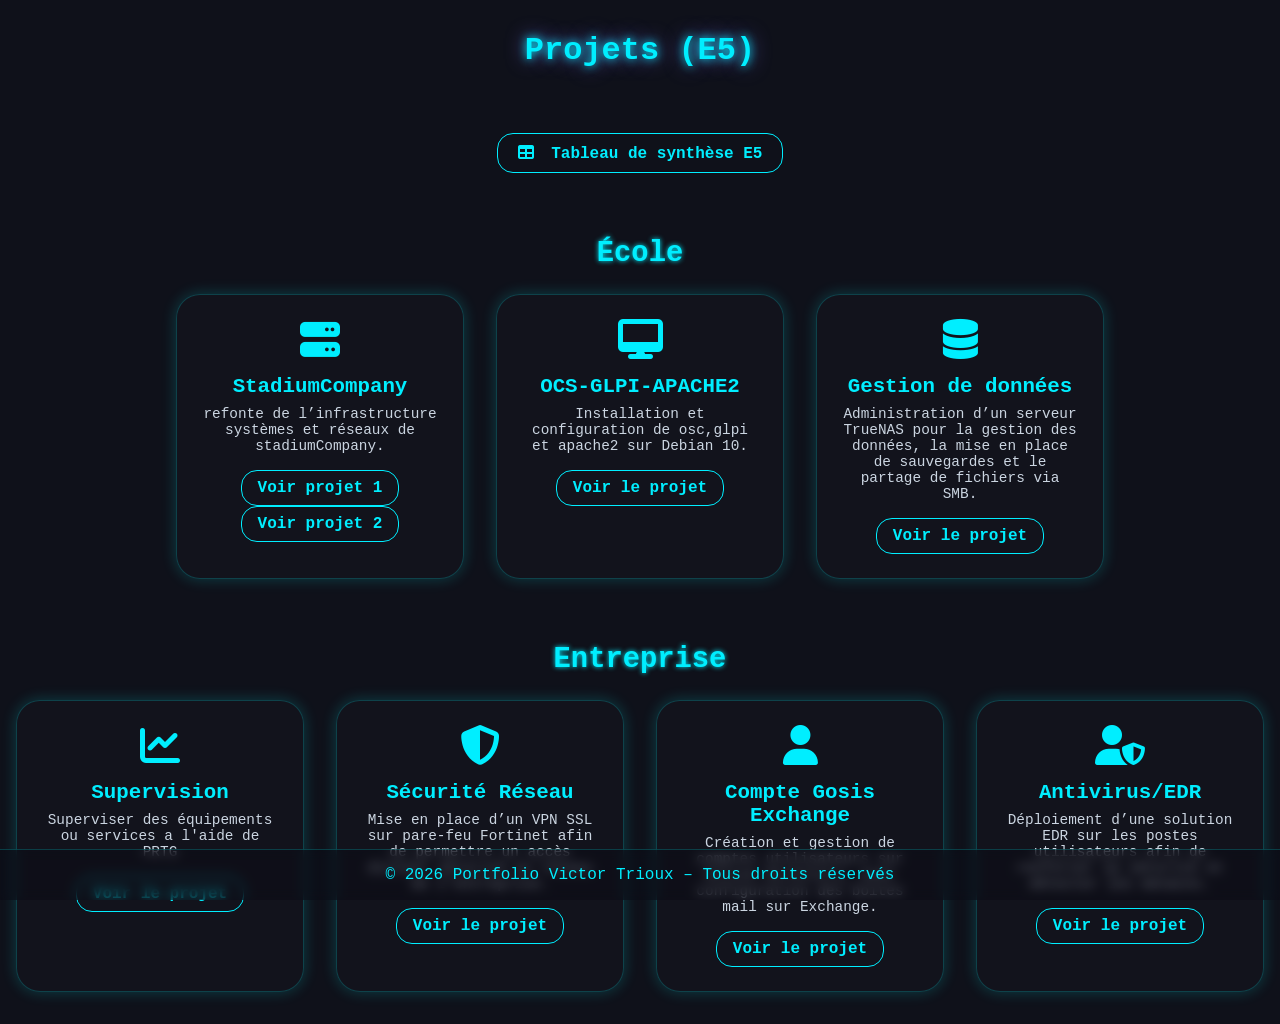
==== tets.html @ bf64c1c0 "Add files via upload" ====
<!DOCTYPE html>
<html lang="fr">
<head>
  <meta charset="UTF-8">
  <meta name="viewport" content="width=device-width, initial-scale=1.0">
  <title>Mon Portfolio Tech</title>
  <link rel="stylesheet" href="Untitled-1.css">
  <link rel="stylesheet" href="https://cdnjs.cloudflare.com/ajax/libs/font-awesome/6.4.0/css/all.min.css">
</head>
<body>

  <!-- Header -->
  <header class="header">
    Projets (E5)
  </header>
  
  <!-- Lien vers le tableau PDF -->
<div class="table-link">
  <a href="proe/E5_Tableau_de_synthese.pdf" class="btn" target="_blank">
    <i class="fas fa-table"></i> Tableau de synthèse E5
  </a>
</div>

  <!-- Section: Projets Étudiants -->
  <section class="section">
    <h2 class="section-title">École</h2>
    <div class="main">
      <!-- Projet étudiant 1 -->
      <div class="card">
        <div class="icon"><i class="fas fa-server"></i></div>
        <h3>StadiumCompany</h3>
        <p>refonte de l’infrastructure systèmes et réseaux de stadiumCompany.</p>
        <a href="proe/restructuration_stadiumcompany.pdf" class="btn">Voir projet 1</a>
		<a href="proe/stadiumcompany_1.pdf" class="btn">Voir projet 2</a>
      </div>

      <!-- Projet étudiant 2 -->
      <div class="card">
        <div class="icon"><i class="fas fa-desktop"></i></div>
        <h3>OCS-GLPI-APACHE2</h3>
        <p>Installation et configuration de osc,glpi et apache2 sur Debian 10.</p>
        <a href="glpi-osc-apache.pdf" class="btn">Voir le projet</a>
      </div>

      <!-- Projet étudiant 3 -->
      <div class="card">
        <div class="icon"><i class="fas fa-database"></i></div>
        <h3>Gestion de données</h3>
        <p>Administration d’un serveur TrueNAS pour la gestion des données, la mise en place de sauvegardes et le partage de fichiers via SMB.</p>
        <a href="prot/Pour commencer l’installation de TrueNAS SCALE.pdf" class="btn">Voir le projet</a>
      </div>
    </div>
  </section>

  <!-- Section: Projets Entreprise -->
  <section class="section">
    <h2 class="section-title">Entreprise</h2>
    <div class="main">
      <!-- Projet entreprise 1 -->
      <div class="card">
        <div class="icon"><i class="fas fa-chart-line"></i></div>
        <h3>Supervision</h3>
        <p>Superviser des équipements ou services a l'aide de PRTG</p>
        <a href="prot/prtg.pdf" class="btn">Voir le projet</a>
      </div>

      <!-- Projet entreprise 2 -->
      <div class="card">
        <div class="icon"><i class="fas fa-shield-alt"></i></div>
        <h3>Sécurité Réseau</h3>
        <p>Mise en place d’un VPN SSL sur pare-feu Fortinet afin de permettre un accès distant sécurisé au réseau de l’entreprise.</p>
        <a href="prot/Procédure de création VPN SSL forti.pdf" class="btn">Voir le projet</a>
      </div>

      <!-- Projet entreprise 3 -->
      <div class="card">
        <div class="icon"><i class="fas fa-user"></i></div>
        <h3>Compte Gosis Exchange</h3>
        <p>Création et gestion de comptes utilisateurs sur Active Directory, avec configuration des boîtes mail sur Exchange.</p>
        <a href="PROCEDURE CREATION DE COMPTE GOSIS EXCHANGE EKKIA.pdf" class="btn">Voir le projet</a>
      </div>
	  
	  
	  <div class="card">
        <div class="icon"><i class="fas fa-user-shield"></i></div>
        <h3>Antivirus/EDR</h3>
        <p>Déploiement d’une solution EDR sur les postes utilisateurs afin de renforcer la sécurité et détecter les menaces.</p>
        <a href="INSTALATION ANTIVIRUS.pdf" class="btn">Voir le projet</a>
      </div>
	  
    </div>
  </section>

  <!-- Footer -->
  <footer class="footer">
    © 2026 Portfolio Victor Trioux – Tous droits réservés
  </footer>

</body>
</html>
---- Untitled-1.css ----
/* Reset */
* {
  box-sizing: border-box;
  margin: 0;
  padding: 0;
  font-family: 'Consolas', 'Courier New', monospace;
}

/* Body Dark Tech */
body {
  min-height: 100vh;
  display: flex;
  flex-direction: column;
  background: #0f111a;
  color: #e5e7eb;
}

/* Header */
.header {
  text-align: center;
  padding: 2rem;
  font-size: 2rem;
  font-weight: bold;
  color: #0ef;
  text-shadow: 0 0 10px #0ef, 0 0 20px #6c5dd3;
}

/* Sections */
.section {
  padding: 2rem 1rem;
}

.section-title {
  text-align: center;
  font-size: 1.8rem;
  color: #0ef;
  margin-bottom: 1.5rem;
  text-shadow: 0 0 5px #0ef;
}

/* Main grid for cards */
.main {
  display: flex;
  flex-wrap: wrap;
  justify-content: center;
  gap: 2rem;
}

/* Tech Glass Card */
.card {
  background: rgba(20, 20, 30, 0.7);
  border: 1px solid rgba(0, 255, 255, 0.2);
  border-radius: 1.5rem;
  width: 18rem;
  padding: 1.5rem;
  text-align: center;
  box-shadow: 0 0 15px rgba(0,255,255,0.2);
  transition: all 0.3s ease;
}

.card:hover {
  box-shadow: 0 0 25px rgba(0,255,255,0.6), 0 0 40px rgba(108, 93, 211, 0.6);
  transform: translateY(-5px) scale(1.02);
}

/* Icons */
.icon i {
  font-size: 2.5rem;
  color: #0ef;
  transition: all 0.3s ease;
}

.card:hover .icon i {
  color: #6c5dd3;
  transform: rotate(10deg) scale(1.3);
}

/* Titles & Text */
.card h3 {
  margin: 1rem 0 0.5rem;
  font-size: 1.3rem;
  color: #0ef;
}

.card p {
  font-size: 0.9rem;
  color: #cbd5e1;
  margin-bottom: 1rem;
}

/* Buttons */
.btn {
  display: inline-block;
  padding: 0.5rem 1rem;
  border-radius: 1rem;
  border: 1px solid #0ef;
  background: transparent;
  color: #0ef;
  font-weight: 600;
  cursor: pointer;
  text-decoration: none;
  transition: all 0.3s ease;
}

.btn:hover {
  background-color: #0ef;
  color: #0f111a;
  box-shadow: 0 0 10px #0ef, 0 0 20px #6c5dd3;
  transform: scale(1.05);
}

/* Lien vers le tableau */
.table-link {
  text-align: center;
  margin: 2rem 0; /* Espace entre header et section */
}

.table-link .btn {
  font-size: 1rem;
  padding: 0.6rem 1.2rem;
}

.table-link .btn i {
  margin-right: 0.5rem; /* espace entre icône et texte */
  transition: transform 0.3s ease;
}

/* Optionnel : effet hover sur l'icône */
.table-link .btn:hover i {
  transform: rotate(15deg) scale(1.2); /* effet tech/glass */
}

/* Footer */
.footer {
  position: fixed;
  bottom: 0;
  left: 0;
  width: 100%;
  padding: 1rem;
  text-align: center;
  color: #0ef;
  backdrop-filter: blur(6px);
  background-color: rgba(10,10,20,0.5);
  border-top: 1px solid rgba(0,255,255,0.2);
}
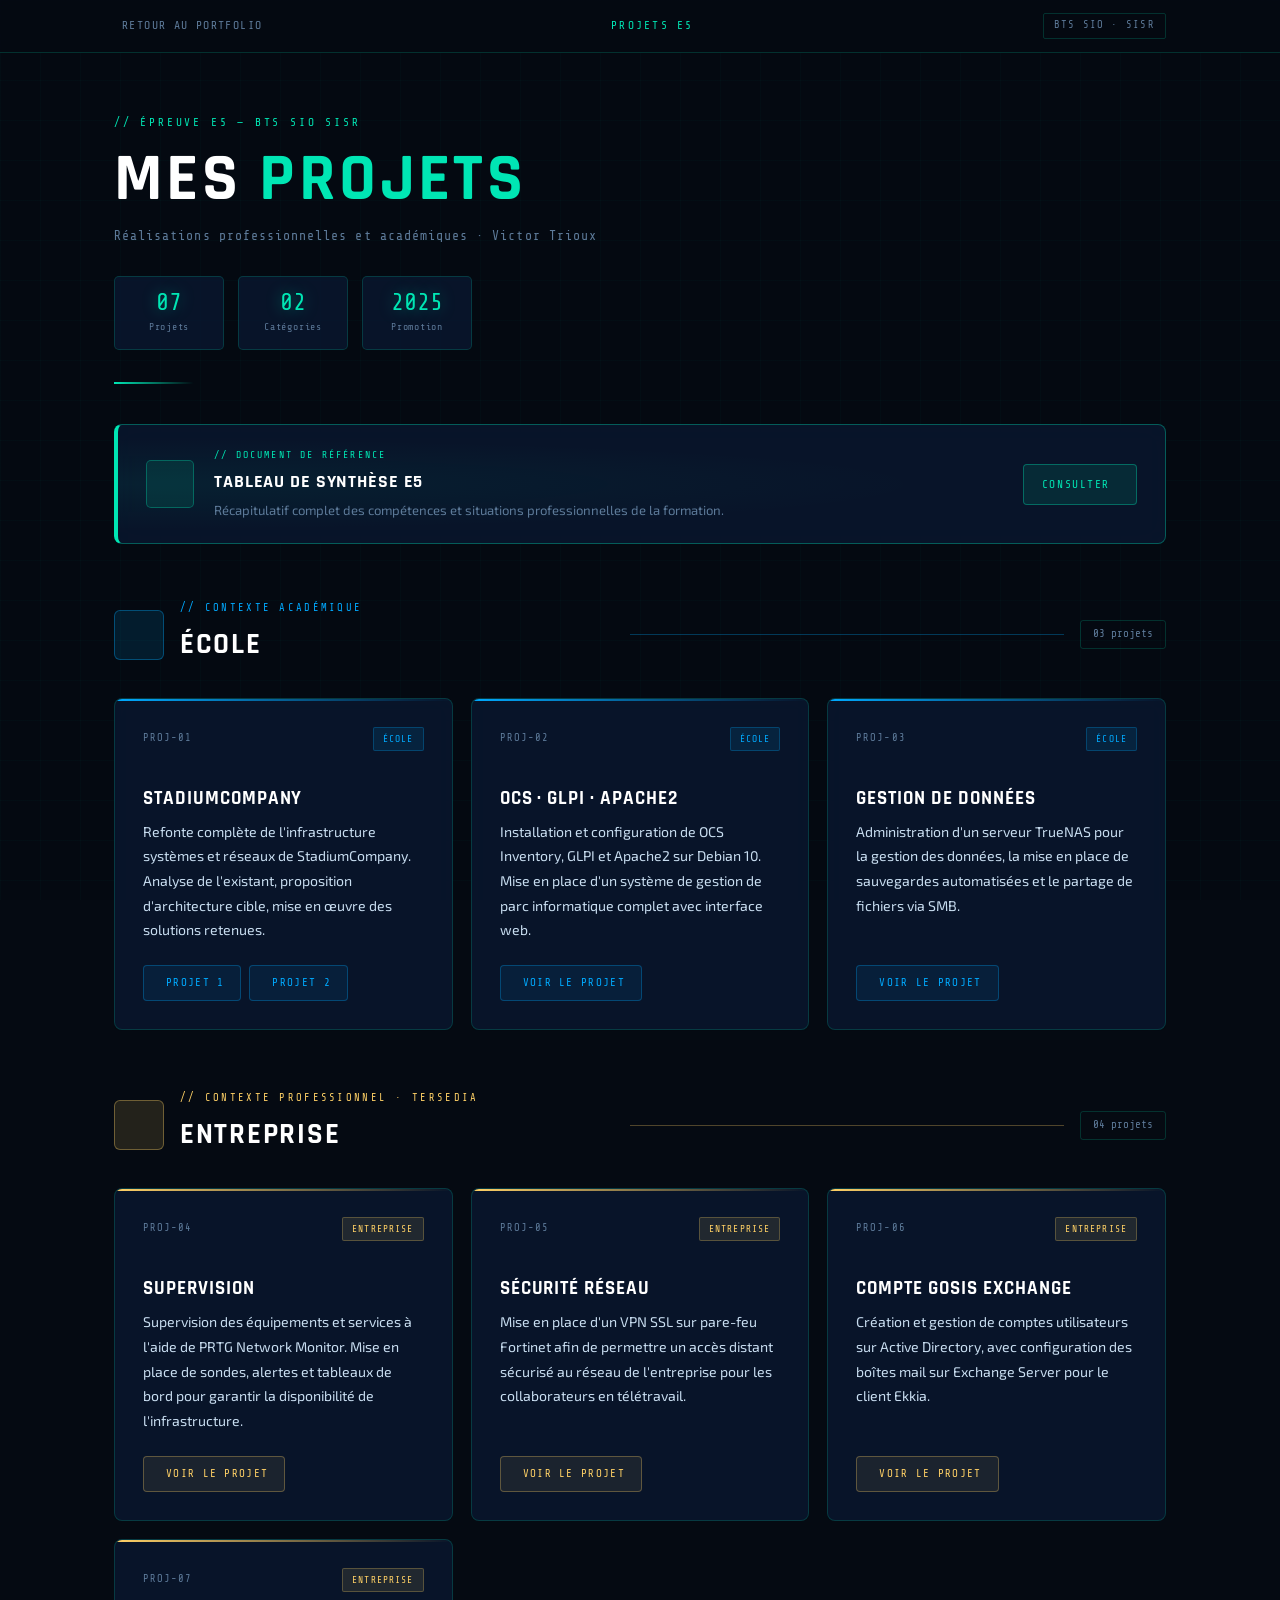
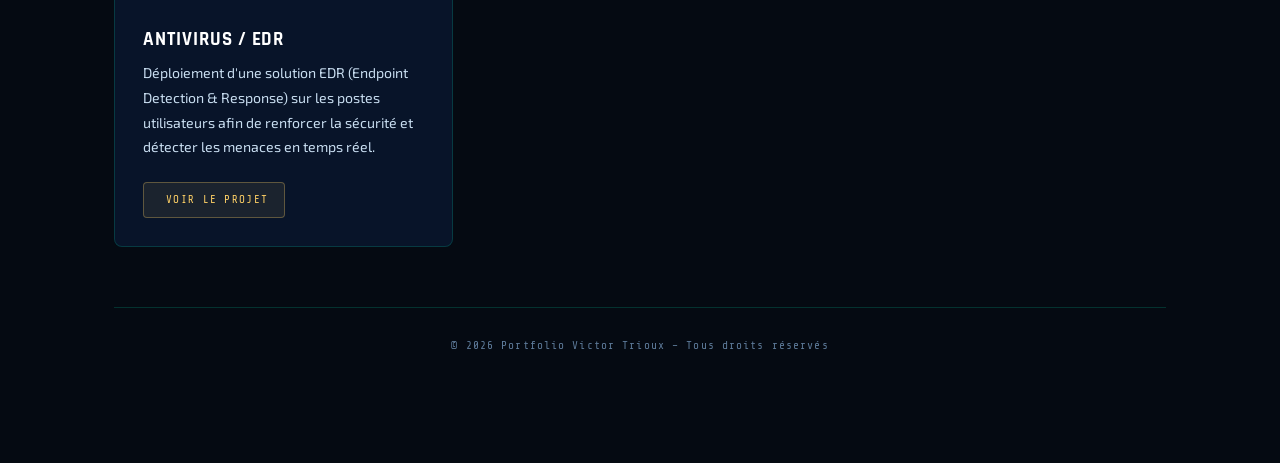
==== commit d58bd3b9: "tets.html" ====
--- a/tets.html
+++ b/tets.html
@@ -3,98 +3,425 @@
 <head>
   <meta charset="UTF-8">
   <meta name="viewport" content="width=device-width, initial-scale=1.0">
-  <title>Mon Portfolio Tech</title>
-  <link rel="stylesheet" href="Untitled-1.css">
-  <link rel="stylesheet" href="https://cdnjs.cloudflare.com/ajax/libs/font-awesome/6.4.0/css/all.min.css">
+  <title>Projets E5 — Victor Trioux</title>
+  <link href="https://fonts.googleapis.com/css2?family=Share+Tech+Mono&family=Rajdhani:wght@400;500;600;700&family=Exo+2:wght@300;400;600;800&display=swap" rel="stylesheet"/>
+  <link rel="stylesheet" href="fontawesome/css/all.min.css">
+  <link rel="icon" href="image/icons8-portfolio-64.png" type="image/png">
+  <style>
+    :root {
+      --bg:     #050a12;
+      --panel:  rgba(10,25,50,0.75);
+      --border: rgba(0,230,180,0.18);
+      --green:  #00e6b4;
+      --green2: #00ffcc;
+      --blue:   #00aaff;
+      --yellow: #ffd166;
+      --red:    #ff3d6b;
+      --text:   #c8ddf0;
+      --muted:  #5d7a99;
+      --mono:   'Share Tech Mono', monospace;
+      --head:   'Rajdhani', sans-serif;
+      --body:   'Exo 2', sans-serif;
+    }
+    *, *::before, *::after { box-sizing: border-box; margin: 0; padding: 0; }
+    html { scroll-behavior: smooth; }
+    body { background: var(--bg); color: var(--text); font-family: var(--body); line-height: 1.7; overflow-x: hidden; }
+
+    #matrix-canvas { position: fixed; top:0; left:0; width:100%; height:100%; z-index:0; opacity:.05; pointer-events:none; }
+
+    body::before {
+      content:''; position:fixed; inset:0;
+      background-image:
+        linear-gradient(rgba(0,230,180,.025) 1px, transparent 1px),
+        linear-gradient(90deg, rgba(0,230,180,.025) 1px, transparent 1px);
+      background-size: 40px 40px; z-index:0; pointer-events:none;
+    }
+
+    /* ── TOP BAR ── */
+    .topbar {
+      position: sticky; top:0; z-index:100;
+      background: rgba(5,10,18,.95); backdrop-filter: blur(16px);
+      border-bottom: 1px solid var(--border);
+    }
+    .topbar-inner {
+      max-width: 1100px; margin: 0 auto; padding: 0 24px;
+      display: flex; align-items: center; justify-content: space-between; height: 52px;
+    }
+    .back-link {
+      display: flex; align-items: center; gap: 8px;
+      font-family: var(--mono); font-size: .72rem; letter-spacing: .12em;
+      color: var(--muted); text-decoration: none; text-transform: uppercase;
+      transition: color .2s;
+    }
+    .back-link:hover { color: var(--green); }
+    .back-link i { font-size: .65rem; }
+    .topbar-title {
+      font-family: var(--mono); font-size: .7rem; letter-spacing: .2em;
+      color: var(--green); text-transform: uppercase;
+    }
+    .topbar-tag {
+      font-family: var(--mono); font-size: .65rem; letter-spacing: .12em;
+      color: var(--muted); border: 1px solid var(--border); padding: 3px 10px; border-radius: 2px;
+    }
+
+    /* ── WRAPPER ── */
+    .wrapper { position: relative; z-index: 1; max-width: 1100px; margin: 0 auto; padding: 0 24px 80px; }
+
+    /* ── HERO ── */
+    .hero { padding: 60px 0 40px; animation: fadeIn .7s ease both; }
+    .hero-eyebrow {
+      font-family: var(--mono); font-size: .7rem; letter-spacing: .25em;
+      color: var(--green); text-transform: uppercase; margin-bottom: 14px;
+    }
+    .hero h1 {
+      font-family: var(--head); font-size: clamp(2.4rem,6vw,4.2rem); font-weight: 700;
+      color: #fff; text-transform: uppercase; letter-spacing: .05em; line-height: 1;
+      animation: slideUp .6s ease both .1s;
+    }
+    .hero h1 span { color: var(--green); }
+    .hero-sub { font-family: var(--mono); font-size: .82rem; color: var(--muted); margin-top: 12px; letter-spacing: .08em; }
+    .hero-stats {
+      display: flex; gap: 14px; flex-wrap: wrap; margin-top: 28px;
+      animation: fadeIn .8s ease both .25s;
+    }
+    .stat-chip {
+      background: var(--panel); border: 1px solid var(--border); border-radius: 5px;
+      padding: 14px 20px; backdrop-filter: blur(8px); text-align: center; min-width: 110px;
+    }
+    .stat-chip .val { font-family: var(--mono); font-size: 1.5rem; color: var(--green); text-shadow: 0 0 16px rgba(0,230,180,.4); line-height: 1; }
+    .stat-chip .lbl { font-family: var(--mono); font-size: .62rem; color: var(--muted); letter-spacing: .08em; margin-top: 4px; }
+    .hero-line { width: 80px; height: 2px; background: linear-gradient(90deg,var(--green),transparent); margin-top: 32px; }
+
+    /* ── TABLEAU BANNER ── */
+    .tableau-banner {
+      display: grid; grid-template-columns: auto 1fr auto; gap: 20px; align-items: center;
+      background: var(--panel); border: 1px solid rgba(0,230,180,.35);
+      border-left: 4px solid var(--green); border-radius: 8px;
+      padding: 22px 28px; backdrop-filter: blur(12px); margin-bottom: 56px;
+      text-decoration: none; position: relative; overflow: hidden;
+      transition: border-color .3s, box-shadow .3s, transform .3s; cursor: pointer;
+    }
+    .tableau-banner::before {
+      content:''; position:absolute; inset:0;
+      background: radial-gradient(ellipse at 0% 50%, rgba(0,230,180,.06) 0%, transparent 55%);
+      pointer-events: none;
+    }
+    .tableau-banner:hover { border-color: rgba(0,230,180,.6); box-shadow: 0 8px 36px rgba(0,230,180,.12); transform: translateY(-2px); }
+    .tableau-icon { width:48px; height:48px; border-radius:5px; background:rgba(0,230,180,.1); border:1px solid rgba(0,230,180,.3); display:flex; align-items:center; justify-content:center; font-size:1.3rem; color:var(--green); position:relative; }
+    .tableau-body { position: relative; }
+    .tableau-eyebrow { font-family:var(--mono); font-size:.62rem; letter-spacing:.22em; color:var(--green); text-transform:uppercase; margin-bottom:4px; }
+    .tableau-title { font-family:var(--head); font-size:1.1rem; font-weight:700; color:#fff; text-transform:uppercase; letter-spacing:.05em; }
+    .tableau-desc { font-size:.82rem; color:var(--muted); line-height:1.5; margin-top:3px; }
+    .tableau-cta { display:inline-flex; align-items:center; gap:8px; flex-shrink:0; position:relative; font-family:var(--mono); font-size:.7rem; letter-spacing:.14em; text-transform:uppercase; color:var(--green); background:rgba(0,230,180,.1); border:1px solid rgba(0,230,180,.35); padding:10px 18px; border-radius:4px; white-space:nowrap; text-decoration:none; transition:background .25s, gap .2s; }
+    .tableau-banner:hover .tableau-cta { background: rgba(0,230,180,.18); gap: 12px; }
+
+    /* ── CATEGORY HEADER ── */
+    .cat-section { margin-bottom: 60px; }
+    .cat-header { display: flex; align-items: center; gap: 16px; margin-bottom: 28px; }
+    .cat-icon {
+      width: 50px; height: 50px; border-radius: 6px;
+      display: flex; align-items: center; justify-content: center;
+      font-size: 1.3rem; flex-shrink: 0;
+    }
+    .cat-icon.blue { background: rgba(0,170,255,.12); border: 1px solid rgba(0,170,255,.35); color: var(--blue); }
+    .cat-icon.yellow { background: rgba(255,209,102,.12); border: 1px solid rgba(255,209,102,.35); color: var(--yellow); }
+    .cat-info { flex: 1; }
+    .cat-label { font-family: var(--mono); font-size: .65rem; letter-spacing: .22em; text-transform: uppercase; margin-bottom: 3px; }
+    .cat-label.blue { color: var(--blue); }
+    .cat-label.yellow { color: var(--yellow); }
+    .cat-name { font-family: var(--head); font-size: clamp(1.3rem,2.5vw,1.8rem); font-weight: 700; color: #fff; text-transform: uppercase; letter-spacing: .06em; }
+    .cat-line { flex: 1; height: 1px; opacity: .3; }
+    .cat-line.blue { background: var(--blue); }
+    .cat-line.yellow { background: var(--yellow); }
+    .cat-count { font-family: var(--mono); font-size: .68rem; color: var(--muted); border: 1px solid var(--border); padding: 4px 12px; border-radius: 3px; }
+
+    /* ── PROJECT CARDS GRID ── */
+    .proj-grid { display: grid; grid-template-columns: repeat(auto-fit, minmax(320px, 1fr)); gap: 18px; }
+
+    /* ── PROJECT CARD ── */
+    .proj-card {
+      background: var(--panel); border: 1px solid var(--border); border-radius: 8px;
+      padding: 28px; backdrop-filter: blur(10px);
+      display: flex; flex-direction: column; gap: 0;
+      transition: border-color .3s, transform .3s, box-shadow .3s;
+      position: relative; overflow: hidden;
+    }
+    .proj-card::before { content:''; position:absolute; top:0; left:0; right:0; height:2px; }
+    .proj-card.blue::before { background: linear-gradient(90deg, var(--blue), transparent); }
+    .proj-card.yellow::before { background: linear-gradient(90deg, var(--yellow), transparent); }
+    .proj-card.blue:hover { border-color: rgba(0,170,255,.4); box-shadow: 0 10px 40px rgba(0,170,255,.08); transform: translateY(-4px); }
+    .proj-card.yellow:hover { border-color: rgba(255,209,102,.4); box-shadow: 0 10px 40px rgba(255,209,102,.08); transform: translateY(-4px); }
+
+    .proj-top { display: flex; justify-content: space-between; align-items: center; margin-bottom: 20px; }
+    .proj-num { font-family: var(--mono); font-size: .65rem; color: var(--muted); letter-spacing: .1em; }
+    .proj-badge {
+      font-family: var(--mono); font-size: .6rem; letter-spacing: .12em; text-transform: uppercase;
+      padding: 3px 9px; border-radius: 2px;
+    }
+    .proj-badge.blue { color: var(--blue); background: rgba(0,170,255,.1); border: 1px solid rgba(0,170,255,.25); }
+    .proj-badge.yellow { color: var(--yellow); background: rgba(255,209,102,.1); border: 1px solid rgba(255,209,102,.25); }
+
+    .proj-icon-wrap { margin-bottom: 16px; }
+    .proj-icon { font-size: 2rem; }
+    .proj-icon.blue { color: var(--blue); filter: drop-shadow(0 0 8px rgba(0,170,255,.35)); }
+    .proj-icon.yellow { color: var(--yellow); filter: drop-shadow(0 0 8px rgba(255,209,102,.35)); }
+
+    .proj-title { font-family: var(--head); font-size: 1.2rem; font-weight: 700; color: #fff; text-transform: uppercase; letter-spacing: .05em; margin-bottom: 10px; line-height: 1.2; }
+    .proj-desc { font-size: .88rem; color: var(--text); line-height: 1.75; flex: 1; margin-bottom: 22px; }
+
+    .proj-links { display: flex; flex-wrap: wrap; gap: 8px; margin-top: auto; }
+    .proj-btn {
+      display: inline-flex; align-items: center; gap: 6px;
+      font-family: var(--mono); font-size: .68rem; letter-spacing: .12em; text-transform: uppercase;
+      padding: 8px 16px; border-radius: 4px; text-decoration: none;
+      transition: background .25s, box-shadow .25s;
+    }
+    .proj-btn.blue { color: var(--blue); background: rgba(0,170,255,.08); border: 1px solid rgba(0,170,255,.3); }
+    .proj-btn.blue:hover { background: rgba(0,170,255,.16); box-shadow: 0 0 16px rgba(0,170,255,.15); }
+    .proj-btn.yellow { color: var(--yellow); background: rgba(255,209,102,.08); border: 1px solid rgba(255,209,102,.3); }
+    .proj-btn.yellow:hover { background: rgba(255,209,102,.16); box-shadow: 0 0 16px rgba(255,209,102,.15); }
+
+    /* ── FOOTER ── */
+    .footer { border-top: 1px solid var(--border); padding: 28px 0; text-align: center; font-family: var(--mono); font-size: .7rem; color: var(--muted); letter-spacing: .1em; }
+
+    /* ── ANIMATIONS ── */
+    @keyframes fadeIn  { from{opacity:0} to{opacity:1} }
+    @keyframes slideUp { from{opacity:0;transform:translateY(16px)} to{opacity:1;transform:translateY(0)} }
+    .reveal { opacity:0; transform:translateY(20px); transition:opacity .5s ease, transform .5s ease; }
+    .reveal.visible { opacity:1; transform:translateY(0); }
+
+    /* ── RESPONSIVE ── */
+    @media(max-width:640px) {
+      .tableau-banner { grid-template-columns: 1fr; }
+      .tableau-icon { display: none; }
+      .proj-grid { grid-template-columns: 1fr; }
+      .hero-stats { gap: 10px; }
+      .cat-line { display: none; }
+    }
+  </style>
 </head>
 <body>
 
-  <!-- Header -->
-  <header class="header">
-    Projets (E5)
-  </header>
-  
-  <!-- Lien vers le tableau PDF -->
-<div class="table-link">
-  <a href="proe/E5_Tableau_de_synthese.pdf" class="btn" target="_blank">
-    <i class="fas fa-table"></i> Tableau de synthèse E5
-  </a>
-</div>
-
-  <!-- Section: Projets Étudiants -->
-  <section class="section">
-    <h2 class="section-title">École</h2>
-    <div class="main">
-      <!-- Projet étudiant 1 -->
-      <div class="card">
-        <div class="icon"><i class="fas fa-server"></i></div>
-        <h3>StadiumCompany</h3>
-        <p>refonte de l’infrastructure systèmes et réseaux de stadiumCompany.</p>
-        <a href="proe/restructuration_stadiumcompany.pdf" class="btn">Voir projet 1</a>
-		<a href="proe/stadiumcompany_1.pdf" class="btn">Voir projet 2</a>
-      </div>
-
-      <!-- Projet étudiant 2 -->
-      <div class="card">
-        <div class="icon"><i class="fas fa-desktop"></i></div>
-        <h3>OCS-GLPI-APACHE2</h3>
-        <p>Installation et configuration de osc,glpi et apache2 sur Debian 10.</p>
-        <a href="glpi-osc-apache.pdf" class="btn">Voir le projet</a>
-      </div>
-
-      <!-- Projet étudiant 3 -->
-      <div class="card">
-        <div class="icon"><i class="fas fa-database"></i></div>
-        <h3>Gestion de données</h3>
-        <p>Administration d’un serveur TrueNAS pour la gestion des données, la mise en place de sauvegardes et le partage de fichiers via SMB.</p>
-        <a href="prot/Pour commencer l’installation de TrueNAS SCALE.pdf" class="btn">Voir le projet</a>
-      </div>
-    </div>
-  </section>
-
-  <!-- Section: Projets Entreprise -->
-  <section class="section">
-    <h2 class="section-title">Entreprise</h2>
-    <div class="main">
-      <!-- Projet entreprise 1 -->
-      <div class="card">
-        <div class="icon"><i class="fas fa-chart-line"></i></div>
-        <h3>Supervision</h3>
-        <p>Superviser des équipements ou services a l'aide de PRTG</p>
-        <a href="prot/prtg.pdf" class="btn">Voir le projet</a>
-      </div>
-
-      <!-- Projet entreprise 2 -->
-      <div class="card">
-        <div class="icon"><i class="fas fa-shield-alt"></i></div>
-        <h3>Sécurité Réseau</h3>
-        <p>Mise en place d’un VPN SSL sur pare-feu Fortinet afin de permettre un accès distant sécurisé au réseau de l’entreprise.</p>
-        <a href="prot/Procédure de création VPN SSL forti.pdf" class="btn">Voir le projet</a>
-      </div>
-
-      <!-- Projet entreprise 3 -->
-      <div class="card">
-        <div class="icon"><i class="fas fa-user"></i></div>
-        <h3>Compte Gosis Exchange</h3>
-        <p>Création et gestion de comptes utilisateurs sur Active Directory, avec configuration des boîtes mail sur Exchange.</p>
-        <a href="PROCEDURE CREATION DE COMPTE GOSIS EXCHANGE EKKIA.pdf" class="btn">Voir le projet</a>
-      </div>
-	  
-	  
-	  <div class="card">
-        <div class="icon"><i class="fas fa-user-shield"></i></div>
-        <h3>Antivirus/EDR</h3>
-        <p>Déploiement d’une solution EDR sur les postes utilisateurs afin de renforcer la sécurité et détecter les menaces.</p>
-        <a href="INSTALATION ANTIVIRUS.pdf" class="btn">Voir le projet</a>
-      </div>
-	  
-    </div>
-  </section>
-
-  <!-- Footer -->
+<canvas id="matrix-canvas"></canvas>
+
+<!-- TOP BAR -->
+<nav class="topbar">
+  <div class="topbar-inner">
+    <a href="index.html" class="back-link"><i class="fas fa-arrow-left"></i> Retour au portfolio</a>
+    <span class="topbar-title">Projets E5</span>
+    <span class="topbar-tag">BTS SIO · SISR</span>
+  </div>
+</nav>
+
+<div class="wrapper">
+
+  <!-- HERO -->
+  <div class="hero">
+    <div class="hero-eyebrow">// Épreuve E5 — BTS SIO SISR</div>
+    <h1>Mes <span>Projets</span></h1>
+    <p class="hero-sub">Réalisations professionnelles et académiques · Victor Trioux</p>
+    <div class="hero-stats">
+      <div class="stat-chip">
+        <div class="val">07</div>
+        <div class="lbl">Projets</div>
+      </div>
+      <div class="stat-chip">
+        <div class="val">02</div>
+        <div class="lbl">Catégories</div>
+      </div>
+      <div class="stat-chip">
+        <div class="val">2025</div>
+        <div class="lbl">Promotion</div>
+      </div>
+    </div>
+    <div class="hero-line"></div>
+  </div>
+
+  <!-- TABLEAU DE SYNTHÈSE -->
+  <div class="tableau-banner reveal" onclick="window.open('proe/E5_Tableau_de_synthese.pdf','_blank')">
+    <div class="tableau-icon"><i class="fas fa-table"></i></div>
+    <div class="tableau-body">
+      <div class="tableau-eyebrow">// Document de référence</div>
+      <div class="tableau-title">Tableau de Synthèse E5</div>
+      <div class="tableau-desc">Récapitulatif complet des compétences et situations professionnelles de la formation.</div>
+    </div>
+    <a href="proe/E5_Tableau_de_synthese.pdf" target="_blank" class="tableau-cta" onclick="event.stopPropagation()">
+      Consulter <i class="fas fa-arrow-right"></i>
+    </a>
+  </div>
+
+  <!-- ÉCOLE -->
+  <div class="cat-section reveal">
+    <div class="cat-header">
+      <div class="cat-icon blue"><i class="fas fa-graduation-cap"></i></div>
+      <div class="cat-info">
+        <div class="cat-label blue">// Contexte académique</div>
+        <div class="cat-name">École</div>
+      </div>
+      <div class="cat-line blue"></div>
+      <div class="cat-count">03 projets</div>
+    </div>
+
+    <div class="proj-grid">
+
+      <!-- StadiumCompany -->
+      <div class="proj-card blue">
+        <div class="proj-top">
+          <span class="proj-num">PROJ-01</span>
+          <span class="proj-badge blue">ÉCOLE</span>
+        </div>
+        <div class="proj-icon-wrap"><i class="fas fa-server proj-icon blue"></i></div>
+        <div class="proj-title">StadiumCompany</div>
+        <p class="proj-desc">Refonte complète de l'infrastructure systèmes et réseaux de StadiumCompany. Analyse de l'existant, proposition d'architecture cible, mise en œuvre des solutions retenues.</p>
+        <div class="proj-links">
+          <a href="proe/restructuration_stadiumcompany.pdf" target="_blank" class="proj-btn blue"><i class="fas fa-file-pdf"></i> Projet 1</a>
+          <a href="proe/stadiumcompany_1.pdf" target="_blank" class="proj-btn blue"><i class="fas fa-file-pdf"></i> Projet 2</a>
+        </div>
+      </div>
+
+      <!-- OCS-GLPI-APACHE2 -->
+      <div class="proj-card blue">
+        <div class="proj-top">
+          <span class="proj-num">PROJ-02</span>
+          <span class="proj-badge blue">ÉCOLE</span>
+        </div>
+        <div class="proj-icon-wrap"><i class="fas fa-desktop proj-icon blue"></i></div>
+        <div class="proj-title">OCS · GLPI · APACHE2</div>
+        <p class="proj-desc">Installation et configuration de OCS Inventory, GLPI et Apache2 sur Debian 10. Mise en place d'un système de gestion de parc informatique complet avec interface web.</p>
+        <div class="proj-links">
+          <a href="proe/glpi-osc-apache.pdf" target="_blank" class="proj-btn blue"><i class="fas fa-file-pdf"></i> Voir le projet</a>
+        </div>
+      </div>
+
+      <!-- TrueNAS -->
+      <div class="proj-card blue">
+        <div class="proj-top">
+          <span class="proj-num">PROJ-03</span>
+          <span class="proj-badge blue">ÉCOLE</span>
+        </div>
+        <div class="proj-icon-wrap"><i class="fas fa-database proj-icon blue"></i></div>
+        <div class="proj-title">Gestion de données</div>
+        <p class="proj-desc">Administration d'un serveur TrueNAS pour la gestion des données, la mise en place de sauvegardes automatisées et le partage de fichiers via SMB.</p>
+        <div class="proj-links">
+          <a href="prot/Pour commencer l'installation de TrueNAS SCALE.pdf" target="_blank" class="proj-btn blue"><i class="fas fa-file-pdf"></i> Voir le projet</a>
+        </div>
+      </div>
+
+    </div>
+  </div>
+
+  <!-- ENTREPRISE -->
+  <div class="cat-section reveal">
+    <div class="cat-header">
+      <div class="cat-icon yellow"><i class="fas fa-building"></i></div>
+      <div class="cat-info">
+        <div class="cat-label yellow">// Contexte professionnel · Tersedia</div>
+        <div class="cat-name">Entreprise</div>
+      </div>
+      <div class="cat-line yellow"></div>
+      <div class="cat-count">04 projets</div>
+    </div>
+
+    <div class="proj-grid">
+
+      <!-- Supervision PRTG -->
+      <div class="proj-card yellow">
+        <div class="proj-top">
+          <span class="proj-num">PROJ-04</span>
+          <span class="proj-badge yellow">ENTREPRISE</span>
+        </div>
+        <div class="proj-icon-wrap"><i class="fas fa-chart-line proj-icon yellow"></i></div>
+        <div class="proj-title">Supervision</div>
+        <p class="proj-desc">Supervision des équipements et services à l'aide de PRTG Network Monitor. Mise en place de sondes, alertes et tableaux de bord pour garantir la disponibilité de l'infrastructure.</p>
+        <div class="proj-links">
+          <a href="prot/prtg.pdf" target="_blank" class="proj-btn yellow"><i class="fas fa-file-pdf"></i> Voir le projet</a>
+        </div>
+      </div>
+
+      <!-- VPN Fortinet -->
+      <div class="proj-card yellow">
+        <div class="proj-top">
+          <span class="proj-num">PROJ-05</span>
+          <span class="proj-badge yellow">ENTREPRISE</span>
+        </div>
+        <div class="proj-icon-wrap"><i class="fas fa-shield-alt proj-icon yellow"></i></div>
+        <div class="proj-title">Sécurité Réseau</div>
+        <p class="proj-desc">Mise en place d'un VPN SSL sur pare-feu Fortinet afin de permettre un accès distant sécurisé au réseau de l'entreprise pour les collaborateurs en télétravail.</p>
+        <div class="proj-links">
+          <a href="prot/Procédure de création VPN SSL forti.pdf" target="_blank" class="proj-btn yellow"><i class="fas fa-file-pdf"></i> Voir le projet</a>
+        </div>
+      </div>
+
+      <!-- Compte Gosis Exchange -->
+      <div class="proj-card yellow">
+        <div class="proj-top">
+          <span class="proj-num">PROJ-06</span>
+          <span class="proj-badge yellow">ENTREPRISE</span>
+        </div>
+        <div class="proj-icon-wrap"><i class="fas fa-user proj-icon yellow"></i></div>
+        <div class="proj-title">Compte Gosis Exchange</div>
+        <p class="proj-desc">Création et gestion de comptes utilisateurs sur Active Directory, avec configuration des boîtes mail sur Exchange Server pour le client Ekkia.</p>
+        <div class="proj-links">
+          <a href="prot/PROCEDURE CREATION DE COMPTE GOSIS EXCHANGE EKKIA.pdf" target="_blank" class="proj-btn yellow"><i class="fas fa-file-pdf"></i> Voir le projet</a>
+        </div>
+      </div>
+
+      <!-- Antivirus/EDR -->
+      <div class="proj-card yellow">
+        <div class="proj-top">
+          <span class="proj-num">PROJ-07</span>
+          <span class="proj-badge yellow">ENTREPRISE</span>
+        </div>
+        <div class="proj-icon-wrap"><i class="fas fa-user-shield proj-icon yellow"></i></div>
+        <div class="proj-title">Antivirus / EDR</div>
+        <p class="proj-desc">Déploiement d'une solution EDR (Endpoint Detection & Response) sur les postes utilisateurs afin de renforcer la sécurité et détecter les menaces en temps réel.</p>
+        <div class="proj-links">
+          <a href="prot/INSTALATION ANTIVIRUS.pdf" target="_blank" class="proj-btn yellow"><i class="fas fa-file-pdf"></i> Voir le projet</a>
+        </div>
+      </div>
+
+    </div>
+  </div>
+
+  <!-- FOOTER -->
   <footer class="footer">
     © 2026 Portfolio Victor Trioux – Tous droits réservés
   </footer>
 
+</div>
+
+<script>
+  /* MATRIX RAIN */
+  const canvas = document.getElementById('matrix-canvas');
+  const ctx = canvas.getContext('2d');
+  const chars = 'ABCDEFGHIJKLMNOPQRSTUVWXYZ0123456789@#$%^&*()[]{}<>/\\|アイウエオカキクケコ';
+  let drops = [];
+  function initMatrix() {
+    canvas.width = window.innerWidth;
+    canvas.height = window.innerHeight;
+    drops = Array.from({ length: Math.floor(canvas.width / 18) }, () => Math.random() * -100);
+  }
+  function drawMatrix() {
+    ctx.fillStyle = 'rgba(5,10,18,0.045)';
+    ctx.fillRect(0, 0, canvas.width, canvas.height);
+    ctx.fillStyle = '#00e6b4';
+    ctx.font = '12px Share Tech Mono, monospace';
+    drops.forEach((y, i) => {
+      ctx.fillText(chars[Math.floor(Math.random() * chars.length)], i * 18, y * 16);
+      if (y * 16 > canvas.height && Math.random() > 0.975) drops[i] = 0;
+      else drops[i] += 0.45;
+    });
+  }
+  initMatrix();
+  window.addEventListener('resize', initMatrix);
+  setInterval(drawMatrix, 55);
+
+  /* SCROLL REVEAL */
+  const obs = new IntersectionObserver((entries) => {
+    entries.forEach(e => { if (e.isIntersecting) { e.target.classList.add('visible'); obs.unobserve(e.target); } });
+  }, { threshold: 0.06 });
+  document.querySelectorAll('.reveal').forEach(el => obs.observe(el));
+</script>
+
 </body>
-</html>+</html>
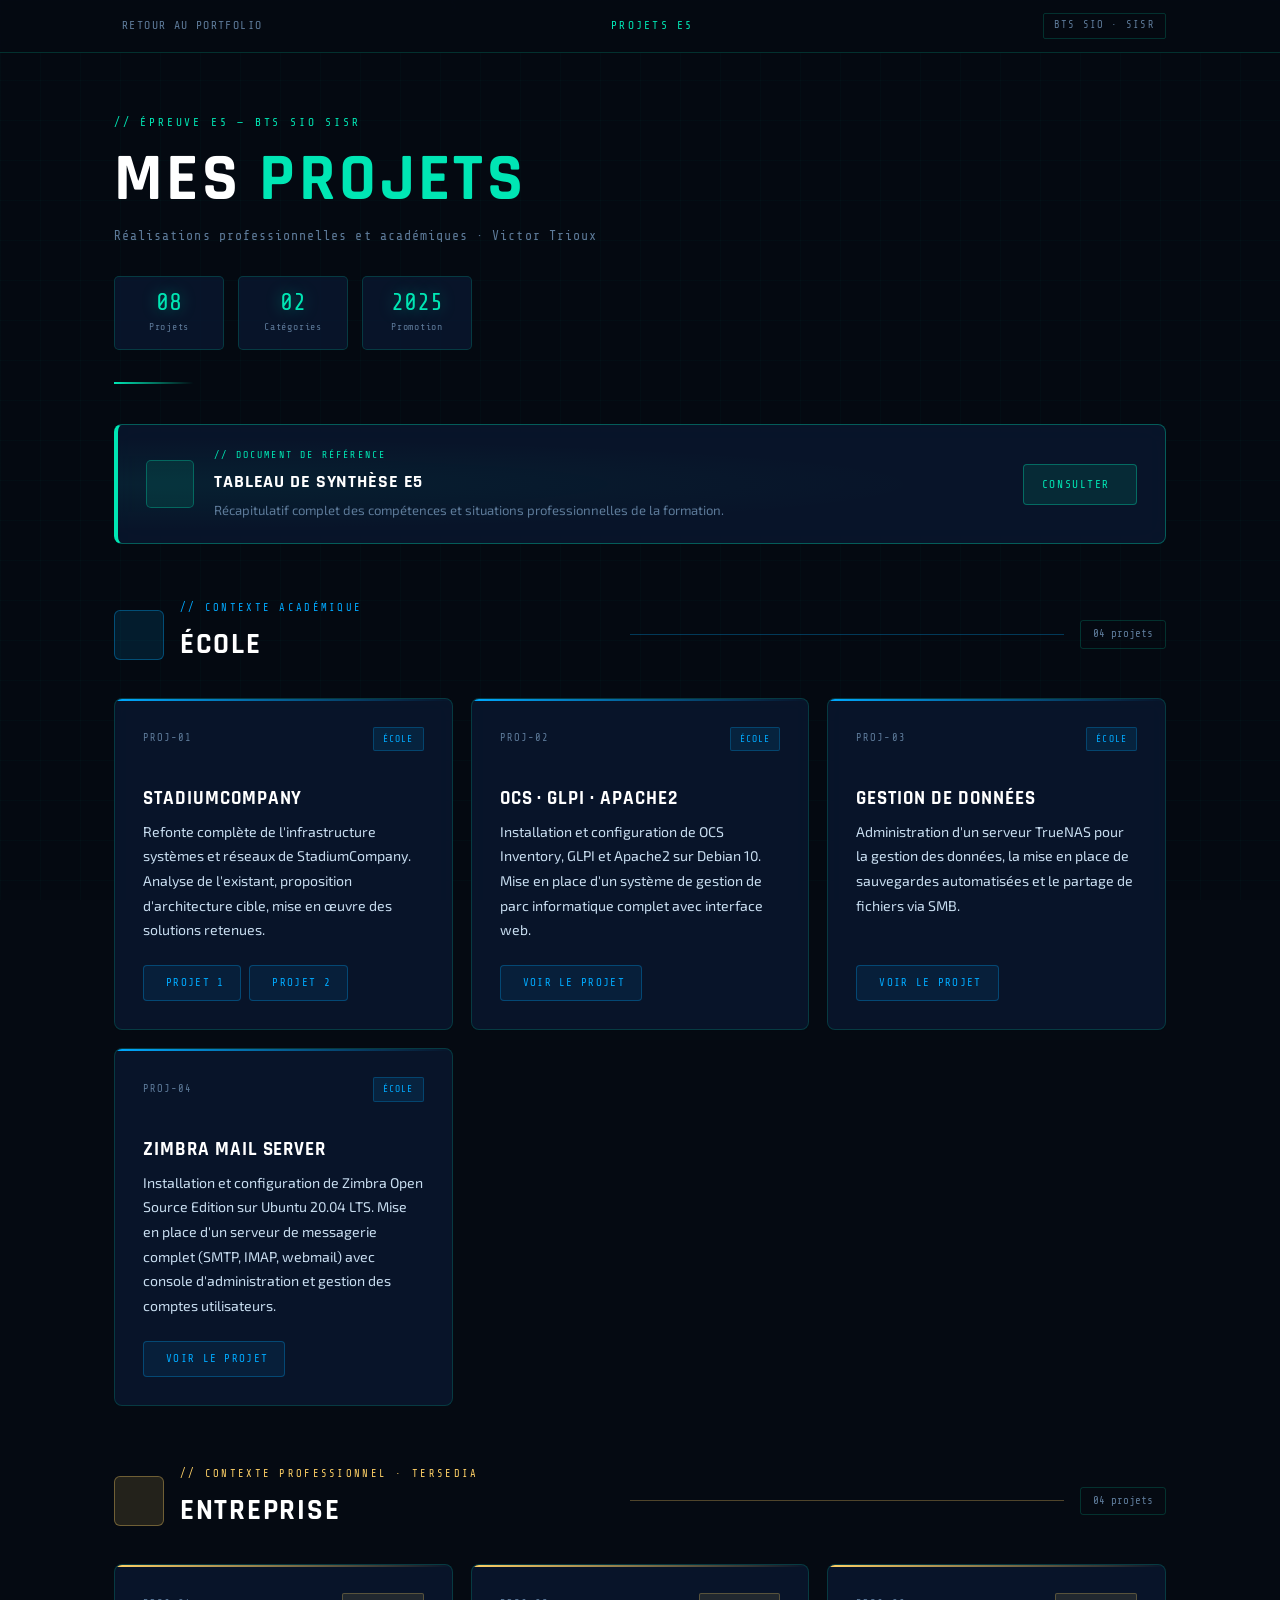
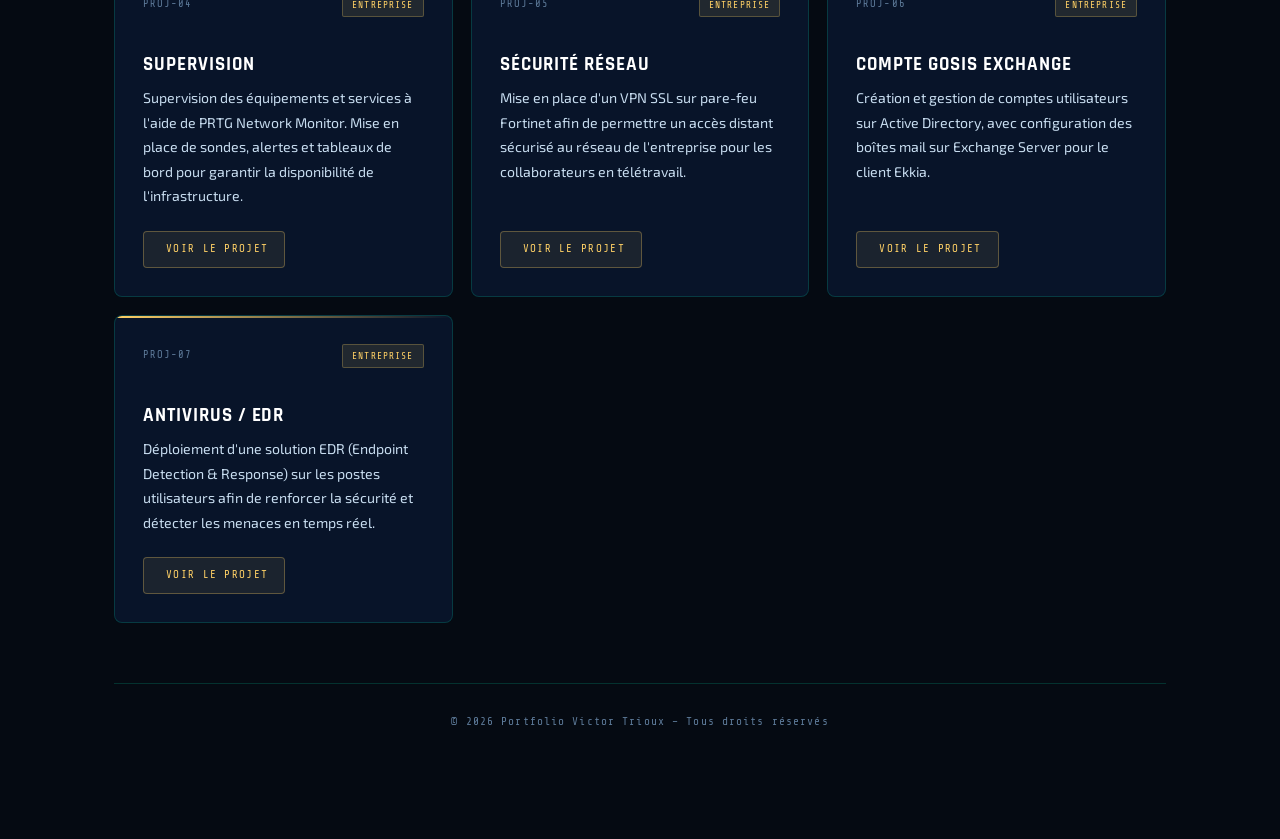
==== commit a13ef934: "Add files via upload" ====
--- a/tets.html
+++ b/tets.html
@@ -1,427 +1,441 @@
-<!DOCTYPE html>
-<html lang="fr">
-<head>
-  <meta charset="UTF-8">
-  <meta name="viewport" content="width=device-width, initial-scale=1.0">
-  <title>Projets E5 — Victor Trioux</title>
-  <link href="https://fonts.googleapis.com/css2?family=Share+Tech+Mono&family=Rajdhani:wght@400;500;600;700&family=Exo+2:wght@300;400;600;800&display=swap" rel="stylesheet"/>
-  <link rel="stylesheet" href="fontawesome/css/all.min.css">
-  <link rel="icon" href="image/icons8-portfolio-64.png" type="image/png">
-  <style>
-    :root {
-      --bg:     #050a12;
-      --panel:  rgba(10,25,50,0.75);
-      --border: rgba(0,230,180,0.18);
-      --green:  #00e6b4;
-      --green2: #00ffcc;
-      --blue:   #00aaff;
-      --yellow: #ffd166;
-      --red:    #ff3d6b;
-      --text:   #c8ddf0;
-      --muted:  #5d7a99;
-      --mono:   'Share Tech Mono', monospace;
-      --head:   'Rajdhani', sans-serif;
-      --body:   'Exo 2', sans-serif;
-    }
-    *, *::before, *::after { box-sizing: border-box; margin: 0; padding: 0; }
-    html { scroll-behavior: smooth; }
-    body { background: var(--bg); color: var(--text); font-family: var(--body); line-height: 1.7; overflow-x: hidden; }
-
-    #matrix-canvas { position: fixed; top:0; left:0; width:100%; height:100%; z-index:0; opacity:.05; pointer-events:none; }
-
-    body::before {
-      content:''; position:fixed; inset:0;
-      background-image:
-        linear-gradient(rgba(0,230,180,.025) 1px, transparent 1px),
-        linear-gradient(90deg, rgba(0,230,180,.025) 1px, transparent 1px);
-      background-size: 40px 40px; z-index:0; pointer-events:none;
-    }
-
-    /* ── TOP BAR ── */
-    .topbar {
-      position: sticky; top:0; z-index:100;
-      background: rgba(5,10,18,.95); backdrop-filter: blur(16px);
-      border-bottom: 1px solid var(--border);
-    }
-    .topbar-inner {
-      max-width: 1100px; margin: 0 auto; padding: 0 24px;
-      display: flex; align-items: center; justify-content: space-between; height: 52px;
-    }
-    .back-link {
-      display: flex; align-items: center; gap: 8px;
-      font-family: var(--mono); font-size: .72rem; letter-spacing: .12em;
-      color: var(--muted); text-decoration: none; text-transform: uppercase;
-      transition: color .2s;
-    }
-    .back-link:hover { color: var(--green); }
-    .back-link i { font-size: .65rem; }
-    .topbar-title {
-      font-family: var(--mono); font-size: .7rem; letter-spacing: .2em;
-      color: var(--green); text-transform: uppercase;
-    }
-    .topbar-tag {
-      font-family: var(--mono); font-size: .65rem; letter-spacing: .12em;
-      color: var(--muted); border: 1px solid var(--border); padding: 3px 10px; border-radius: 2px;
-    }
-
-    /* ── WRAPPER ── */
-    .wrapper { position: relative; z-index: 1; max-width: 1100px; margin: 0 auto; padding: 0 24px 80px; }
-
-    /* ── HERO ── */
-    .hero { padding: 60px 0 40px; animation: fadeIn .7s ease both; }
-    .hero-eyebrow {
-      font-family: var(--mono); font-size: .7rem; letter-spacing: .25em;
-      color: var(--green); text-transform: uppercase; margin-bottom: 14px;
-    }
-    .hero h1 {
-      font-family: var(--head); font-size: clamp(2.4rem,6vw,4.2rem); font-weight: 700;
-      color: #fff; text-transform: uppercase; letter-spacing: .05em; line-height: 1;
-      animation: slideUp .6s ease both .1s;
-    }
-    .hero h1 span { color: var(--green); }
-    .hero-sub { font-family: var(--mono); font-size: .82rem; color: var(--muted); margin-top: 12px; letter-spacing: .08em; }
-    .hero-stats {
-      display: flex; gap: 14px; flex-wrap: wrap; margin-top: 28px;
-      animation: fadeIn .8s ease both .25s;
-    }
-    .stat-chip {
-      background: var(--panel); border: 1px solid var(--border); border-radius: 5px;
-      padding: 14px 20px; backdrop-filter: blur(8px); text-align: center; min-width: 110px;
-    }
-    .stat-chip .val { font-family: var(--mono); font-size: 1.5rem; color: var(--green); text-shadow: 0 0 16px rgba(0,230,180,.4); line-height: 1; }
-    .stat-chip .lbl { font-family: var(--mono); font-size: .62rem; color: var(--muted); letter-spacing: .08em; margin-top: 4px; }
-    .hero-line { width: 80px; height: 2px; background: linear-gradient(90deg,var(--green),transparent); margin-top: 32px; }
-
-    /* ── TABLEAU BANNER ── */
-    .tableau-banner {
-      display: grid; grid-template-columns: auto 1fr auto; gap: 20px; align-items: center;
-      background: var(--panel); border: 1px solid rgba(0,230,180,.35);
-      border-left: 4px solid var(--green); border-radius: 8px;
-      padding: 22px 28px; backdrop-filter: blur(12px); margin-bottom: 56px;
-      text-decoration: none; position: relative; overflow: hidden;
-      transition: border-color .3s, box-shadow .3s, transform .3s; cursor: pointer;
-    }
-    .tableau-banner::before {
-      content:''; position:absolute; inset:0;
-      background: radial-gradient(ellipse at 0% 50%, rgba(0,230,180,.06) 0%, transparent 55%);
-      pointer-events: none;
-    }
-    .tableau-banner:hover { border-color: rgba(0,230,180,.6); box-shadow: 0 8px 36px rgba(0,230,180,.12); transform: translateY(-2px); }
-    .tableau-icon { width:48px; height:48px; border-radius:5px; background:rgba(0,230,180,.1); border:1px solid rgba(0,230,180,.3); display:flex; align-items:center; justify-content:center; font-size:1.3rem; color:var(--green); position:relative; }
-    .tableau-body { position: relative; }
-    .tableau-eyebrow { font-family:var(--mono); font-size:.62rem; letter-spacing:.22em; color:var(--green); text-transform:uppercase; margin-bottom:4px; }
-    .tableau-title { font-family:var(--head); font-size:1.1rem; font-weight:700; color:#fff; text-transform:uppercase; letter-spacing:.05em; }
-    .tableau-desc { font-size:.82rem; color:var(--muted); line-height:1.5; margin-top:3px; }
-    .tableau-cta { display:inline-flex; align-items:center; gap:8px; flex-shrink:0; position:relative; font-family:var(--mono); font-size:.7rem; letter-spacing:.14em; text-transform:uppercase; color:var(--green); background:rgba(0,230,180,.1); border:1px solid rgba(0,230,180,.35); padding:10px 18px; border-radius:4px; white-space:nowrap; text-decoration:none; transition:background .25s, gap .2s; }
-    .tableau-banner:hover .tableau-cta { background: rgba(0,230,180,.18); gap: 12px; }
-
-    /* ── CATEGORY HEADER ── */
-    .cat-section { margin-bottom: 60px; }
-    .cat-header { display: flex; align-items: center; gap: 16px; margin-bottom: 28px; }
-    .cat-icon {
-      width: 50px; height: 50px; border-radius: 6px;
-      display: flex; align-items: center; justify-content: center;
-      font-size: 1.3rem; flex-shrink: 0;
-    }
-    .cat-icon.blue { background: rgba(0,170,255,.12); border: 1px solid rgba(0,170,255,.35); color: var(--blue); }
-    .cat-icon.yellow { background: rgba(255,209,102,.12); border: 1px solid rgba(255,209,102,.35); color: var(--yellow); }
-    .cat-info { flex: 1; }
-    .cat-label { font-family: var(--mono); font-size: .65rem; letter-spacing: .22em; text-transform: uppercase; margin-bottom: 3px; }
-    .cat-label.blue { color: var(--blue); }
-    .cat-label.yellow { color: var(--yellow); }
-    .cat-name { font-family: var(--head); font-size: clamp(1.3rem,2.5vw,1.8rem); font-weight: 700; color: #fff; text-transform: uppercase; letter-spacing: .06em; }
-    .cat-line { flex: 1; height: 1px; opacity: .3; }
-    .cat-line.blue { background: var(--blue); }
-    .cat-line.yellow { background: var(--yellow); }
-    .cat-count { font-family: var(--mono); font-size: .68rem; color: var(--muted); border: 1px solid var(--border); padding: 4px 12px; border-radius: 3px; }
-
-    /* ── PROJECT CARDS GRID ── */
-    .proj-grid { display: grid; grid-template-columns: repeat(auto-fit, minmax(320px, 1fr)); gap: 18px; }
-
-    /* ── PROJECT CARD ── */
-    .proj-card {
-      background: var(--panel); border: 1px solid var(--border); border-radius: 8px;
-      padding: 28px; backdrop-filter: blur(10px);
-      display: flex; flex-direction: column; gap: 0;
-      transition: border-color .3s, transform .3s, box-shadow .3s;
-      position: relative; overflow: hidden;
-    }
-    .proj-card::before { content:''; position:absolute; top:0; left:0; right:0; height:2px; }
-    .proj-card.blue::before { background: linear-gradient(90deg, var(--blue), transparent); }
-    .proj-card.yellow::before { background: linear-gradient(90deg, var(--yellow), transparent); }
-    .proj-card.blue:hover { border-color: rgba(0,170,255,.4); box-shadow: 0 10px 40px rgba(0,170,255,.08); transform: translateY(-4px); }
-    .proj-card.yellow:hover { border-color: rgba(255,209,102,.4); box-shadow: 0 10px 40px rgba(255,209,102,.08); transform: translateY(-4px); }
-
-    .proj-top { display: flex; justify-content: space-between; align-items: center; margin-bottom: 20px; }
-    .proj-num { font-family: var(--mono); font-size: .65rem; color: var(--muted); letter-spacing: .1em; }
-    .proj-badge {
-      font-family: var(--mono); font-size: .6rem; letter-spacing: .12em; text-transform: uppercase;
-      padding: 3px 9px; border-radius: 2px;
-    }
-    .proj-badge.blue { color: var(--blue); background: rgba(0,170,255,.1); border: 1px solid rgba(0,170,255,.25); }
-    .proj-badge.yellow { color: var(--yellow); background: rgba(255,209,102,.1); border: 1px solid rgba(255,209,102,.25); }
-
-    .proj-icon-wrap { margin-bottom: 16px; }
-    .proj-icon { font-size: 2rem; }
-    .proj-icon.blue { color: var(--blue); filter: drop-shadow(0 0 8px rgba(0,170,255,.35)); }
-    .proj-icon.yellow { color: var(--yellow); filter: drop-shadow(0 0 8px rgba(255,209,102,.35)); }
-
-    .proj-title { font-family: var(--head); font-size: 1.2rem; font-weight: 700; color: #fff; text-transform: uppercase; letter-spacing: .05em; margin-bottom: 10px; line-height: 1.2; }
-    .proj-desc { font-size: .88rem; color: var(--text); line-height: 1.75; flex: 1; margin-bottom: 22px; }
-
-    .proj-links { display: flex; flex-wrap: wrap; gap: 8px; margin-top: auto; }
-    .proj-btn {
-      display: inline-flex; align-items: center; gap: 6px;
-      font-family: var(--mono); font-size: .68rem; letter-spacing: .12em; text-transform: uppercase;
-      padding: 8px 16px; border-radius: 4px; text-decoration: none;
-      transition: background .25s, box-shadow .25s;
-    }
-    .proj-btn.blue { color: var(--blue); background: rgba(0,170,255,.08); border: 1px solid rgba(0,170,255,.3); }
-    .proj-btn.blue:hover { background: rgba(0,170,255,.16); box-shadow: 0 0 16px rgba(0,170,255,.15); }
-    .proj-btn.yellow { color: var(--yellow); background: rgba(255,209,102,.08); border: 1px solid rgba(255,209,102,.3); }
-    .proj-btn.yellow:hover { background: rgba(255,209,102,.16); box-shadow: 0 0 16px rgba(255,209,102,.15); }
-
-    /* ── FOOTER ── */
-    .footer { border-top: 1px solid var(--border); padding: 28px 0; text-align: center; font-family: var(--mono); font-size: .7rem; color: var(--muted); letter-spacing: .1em; }
-
-    /* ── ANIMATIONS ── */
-    @keyframes fadeIn  { from{opacity:0} to{opacity:1} }
-    @keyframes slideUp { from{opacity:0;transform:translateY(16px)} to{opacity:1;transform:translateY(0)} }
-    .reveal { opacity:0; transform:translateY(20px); transition:opacity .5s ease, transform .5s ease; }
-    .reveal.visible { opacity:1; transform:translateY(0); }
-
-    /* ── RESPONSIVE ── */
-    @media(max-width:640px) {
-      .tableau-banner { grid-template-columns: 1fr; }
-      .tableau-icon { display: none; }
-      .proj-grid { grid-template-columns: 1fr; }
-      .hero-stats { gap: 10px; }
-      .cat-line { display: none; }
-    }
-  </style>
-</head>
-<body>
-
-<canvas id="matrix-canvas"></canvas>
-
-<!-- TOP BAR -->
-<nav class="topbar">
-  <div class="topbar-inner">
-    <a href="index.html" class="back-link"><i class="fas fa-arrow-left"></i> Retour au portfolio</a>
-    <span class="topbar-title">Projets E5</span>
-    <span class="topbar-tag">BTS SIO · SISR</span>
-  </div>
-</nav>
-
-<div class="wrapper">
-
-  <!-- HERO -->
-  <div class="hero">
-    <div class="hero-eyebrow">// Épreuve E5 — BTS SIO SISR</div>
-    <h1>Mes <span>Projets</span></h1>
-    <p class="hero-sub">Réalisations professionnelles et académiques · Victor Trioux</p>
-    <div class="hero-stats">
-      <div class="stat-chip">
-        <div class="val">07</div>
-        <div class="lbl">Projets</div>
-      </div>
-      <div class="stat-chip">
-        <div class="val">02</div>
-        <div class="lbl">Catégories</div>
-      </div>
-      <div class="stat-chip">
-        <div class="val">2025</div>
-        <div class="lbl">Promotion</div>
-      </div>
-    </div>
-    <div class="hero-line"></div>
-  </div>
-
-  <!-- TABLEAU DE SYNTHÈSE -->
-  <div class="tableau-banner reveal" onclick="window.open('proe/E5_Tableau_de_synthese.pdf','_blank')">
-    <div class="tableau-icon"><i class="fas fa-table"></i></div>
-    <div class="tableau-body">
-      <div class="tableau-eyebrow">// Document de référence</div>
-      <div class="tableau-title">Tableau de Synthèse E5</div>
-      <div class="tableau-desc">Récapitulatif complet des compétences et situations professionnelles de la formation.</div>
-    </div>
-    <a href="proe/E5_Tableau_de_synthese.pdf" target="_blank" class="tableau-cta" onclick="event.stopPropagation()">
-      Consulter <i class="fas fa-arrow-right"></i>
-    </a>
-  </div>
-
-  <!-- ÉCOLE -->
-  <div class="cat-section reveal">
-    <div class="cat-header">
-      <div class="cat-icon blue"><i class="fas fa-graduation-cap"></i></div>
-      <div class="cat-info">
-        <div class="cat-label blue">// Contexte académique</div>
-        <div class="cat-name">École</div>
-      </div>
-      <div class="cat-line blue"></div>
-      <div class="cat-count">03 projets</div>
-    </div>
-
-    <div class="proj-grid">
-
-      <!-- StadiumCompany -->
-      <div class="proj-card blue">
-        <div class="proj-top">
-          <span class="proj-num">PROJ-01</span>
-          <span class="proj-badge blue">ÉCOLE</span>
-        </div>
-        <div class="proj-icon-wrap"><i class="fas fa-server proj-icon blue"></i></div>
-        <div class="proj-title">StadiumCompany</div>
-        <p class="proj-desc">Refonte complète de l'infrastructure systèmes et réseaux de StadiumCompany. Analyse de l'existant, proposition d'architecture cible, mise en œuvre des solutions retenues.</p>
-        <div class="proj-links">
-          <a href="proe/restructuration_stadiumcompany.pdf" target="_blank" class="proj-btn blue"><i class="fas fa-file-pdf"></i> Projet 1</a>
-          <a href="proe/stadiumcompany_1.pdf" target="_blank" class="proj-btn blue"><i class="fas fa-file-pdf"></i> Projet 2</a>
-        </div>
-      </div>
-
-      <!-- OCS-GLPI-APACHE2 -->
-      <div class="proj-card blue">
-        <div class="proj-top">
-          <span class="proj-num">PROJ-02</span>
-          <span class="proj-badge blue">ÉCOLE</span>
-        </div>
-        <div class="proj-icon-wrap"><i class="fas fa-desktop proj-icon blue"></i></div>
-        <div class="proj-title">OCS · GLPI · APACHE2</div>
-        <p class="proj-desc">Installation et configuration de OCS Inventory, GLPI et Apache2 sur Debian 10. Mise en place d'un système de gestion de parc informatique complet avec interface web.</p>
-        <div class="proj-links">
-          <a href="proe/glpi-osc-apache.pdf" target="_blank" class="proj-btn blue"><i class="fas fa-file-pdf"></i> Voir le projet</a>
-        </div>
-      </div>
-
-      <!-- TrueNAS -->
-      <div class="proj-card blue">
-        <div class="proj-top">
-          <span class="proj-num">PROJ-03</span>
-          <span class="proj-badge blue">ÉCOLE</span>
-        </div>
-        <div class="proj-icon-wrap"><i class="fas fa-database proj-icon blue"></i></div>
-        <div class="proj-title">Gestion de données</div>
-        <p class="proj-desc">Administration d'un serveur TrueNAS pour la gestion des données, la mise en place de sauvegardes automatisées et le partage de fichiers via SMB.</p>
-        <div class="proj-links">
-          <a href="prot/Pour commencer l'installation de TrueNAS SCALE.pdf" target="_blank" class="proj-btn blue"><i class="fas fa-file-pdf"></i> Voir le projet</a>
-        </div>
-      </div>
-
-    </div>
-  </div>
-
-  <!-- ENTREPRISE -->
-  <div class="cat-section reveal">
-    <div class="cat-header">
-      <div class="cat-icon yellow"><i class="fas fa-building"></i></div>
-      <div class="cat-info">
-        <div class="cat-label yellow">// Contexte professionnel · Tersedia</div>
-        <div class="cat-name">Entreprise</div>
-      </div>
-      <div class="cat-line yellow"></div>
-      <div class="cat-count">04 projets</div>
-    </div>
-
-    <div class="proj-grid">
-
-      <!-- Supervision PRTG -->
-      <div class="proj-card yellow">
-        <div class="proj-top">
-          <span class="proj-num">PROJ-04</span>
-          <span class="proj-badge yellow">ENTREPRISE</span>
-        </div>
-        <div class="proj-icon-wrap"><i class="fas fa-chart-line proj-icon yellow"></i></div>
-        <div class="proj-title">Supervision</div>
-        <p class="proj-desc">Supervision des équipements et services à l'aide de PRTG Network Monitor. Mise en place de sondes, alertes et tableaux de bord pour garantir la disponibilité de l'infrastructure.</p>
-        <div class="proj-links">
-          <a href="prot/prtg.pdf" target="_blank" class="proj-btn yellow"><i class="fas fa-file-pdf"></i> Voir le projet</a>
-        </div>
-      </div>
-
-      <!-- VPN Fortinet -->
-      <div class="proj-card yellow">
-        <div class="proj-top">
-          <span class="proj-num">PROJ-05</span>
-          <span class="proj-badge yellow">ENTREPRISE</span>
-        </div>
-        <div class="proj-icon-wrap"><i class="fas fa-shield-alt proj-icon yellow"></i></div>
-        <div class="proj-title">Sécurité Réseau</div>
-        <p class="proj-desc">Mise en place d'un VPN SSL sur pare-feu Fortinet afin de permettre un accès distant sécurisé au réseau de l'entreprise pour les collaborateurs en télétravail.</p>
-        <div class="proj-links">
-          <a href="prot/Procédure de création VPN SSL forti.pdf" target="_blank" class="proj-btn yellow"><i class="fas fa-file-pdf"></i> Voir le projet</a>
-        </div>
-      </div>
-
-      <!-- Compte Gosis Exchange -->
-      <div class="proj-card yellow">
-        <div class="proj-top">
-          <span class="proj-num">PROJ-06</span>
-          <span class="proj-badge yellow">ENTREPRISE</span>
-        </div>
-        <div class="proj-icon-wrap"><i class="fas fa-user proj-icon yellow"></i></div>
-        <div class="proj-title">Compte Gosis Exchange</div>
-        <p class="proj-desc">Création et gestion de comptes utilisateurs sur Active Directory, avec configuration des boîtes mail sur Exchange Server pour le client Ekkia.</p>
-        <div class="proj-links">
-          <a href="prot/PROCEDURE CREATION DE COMPTE GOSIS EXCHANGE EKKIA.pdf" target="_blank" class="proj-btn yellow"><i class="fas fa-file-pdf"></i> Voir le projet</a>
-        </div>
-      </div>
-
-      <!-- Antivirus/EDR -->
-      <div class="proj-card yellow">
-        <div class="proj-top">
-          <span class="proj-num">PROJ-07</span>
-          <span class="proj-badge yellow">ENTREPRISE</span>
-        </div>
-        <div class="proj-icon-wrap"><i class="fas fa-user-shield proj-icon yellow"></i></div>
-        <div class="proj-title">Antivirus / EDR</div>
-        <p class="proj-desc">Déploiement d'une solution EDR (Endpoint Detection & Response) sur les postes utilisateurs afin de renforcer la sécurité et détecter les menaces en temps réel.</p>
-        <div class="proj-links">
-          <a href="prot/INSTALATION ANTIVIRUS.pdf" target="_blank" class="proj-btn yellow"><i class="fas fa-file-pdf"></i> Voir le projet</a>
-        </div>
-      </div>
-
-    </div>
-  </div>
-
-  <!-- FOOTER -->
-  <footer class="footer">
-    © 2026 Portfolio Victor Trioux – Tous droits réservés
-  </footer>
-
-</div>
-
-<script>
-  /* MATRIX RAIN */
-  const canvas = document.getElementById('matrix-canvas');
-  const ctx = canvas.getContext('2d');
-  const chars = 'ABCDEFGHIJKLMNOPQRSTUVWXYZ0123456789@#$%^&*()[]{}<>/\\|アイウエオカキクケコ';
-  let drops = [];
-  function initMatrix() {
-    canvas.width = window.innerWidth;
-    canvas.height = window.innerHeight;
-    drops = Array.from({ length: Math.floor(canvas.width / 18) }, () => Math.random() * -100);
-  }
-  function drawMatrix() {
-    ctx.fillStyle = 'rgba(5,10,18,0.045)';
-    ctx.fillRect(0, 0, canvas.width, canvas.height);
-    ctx.fillStyle = '#00e6b4';
-    ctx.font = '12px Share Tech Mono, monospace';
-    drops.forEach((y, i) => {
-      ctx.fillText(chars[Math.floor(Math.random() * chars.length)], i * 18, y * 16);
-      if (y * 16 > canvas.height && Math.random() > 0.975) drops[i] = 0;
-      else drops[i] += 0.45;
-    });
-  }
-  initMatrix();
-  window.addEventListener('resize', initMatrix);
-  setInterval(drawMatrix, 55);
-
-  /* SCROLL REVEAL */
-  const obs = new IntersectionObserver((entries) => {
-    entries.forEach(e => { if (e.isIntersecting) { e.target.classList.add('visible'); obs.unobserve(e.target); } });
-  }, { threshold: 0.06 });
-  document.querySelectorAll('.reveal').forEach(el => obs.observe(el));
-</script>
-
-</body>
-</html>
+<!DOCTYPE html>
+<html lang="fr">
+<head>
+  <meta charset="UTF-8">
+  <meta name="viewport" content="width=device-width, initial-scale=1.0">
+  <title>Projets E5 — Victor Trioux</title>
+  <link href="https://fonts.googleapis.com/css2?family=Share+Tech+Mono&family=Rajdhani:wght@400;500;600;700&family=Exo+2:wght@300;400;600;800&display=swap" rel="stylesheet"/>
+  <link rel="stylesheet" href="fontawesome/css/all.min.css">
+  <link rel="icon" href="image/icons8-portfolio-64.png" type="image/png">
+  <style>
+    :root {
+      --bg:     #050a12;
+      --panel:  rgba(10,25,50,0.75);
+      --border: rgba(0,230,180,0.18);
+      --green:  #00e6b4;
+      --green2: #00ffcc;
+      --blue:   #00aaff;
+      --yellow: #ffd166;
+      --red:    #ff3d6b;
+      --text:   #c8ddf0;
+      --muted:  #5d7a99;
+      --mono:   'Share Tech Mono', monospace;
+      --head:   'Rajdhani', sans-serif;
+      --body:   'Exo 2', sans-serif;
+    }
+    *, *::before, *::after { box-sizing: border-box; margin: 0; padding: 0; }
+    html { scroll-behavior: smooth; }
+    body { background: var(--bg); color: var(--text); font-family: var(--body); line-height: 1.7; overflow-x: hidden; }
+
+    #matrix-canvas { position: fixed; top:0; left:0; width:100%; height:100%; z-index:0; opacity:.05; pointer-events:none; }
+
+    body::before {
+      content:''; position:fixed; inset:0;
+      background-image:
+        linear-gradient(rgba(0,230,180,.025) 1px, transparent 1px),
+        linear-gradient(90deg, rgba(0,230,180,.025) 1px, transparent 1px);
+      background-size: 40px 40px; z-index:0; pointer-events:none;
+    }
+
+    /* ── TOP BAR ── */
+    .topbar {
+      position: sticky; top:0; z-index:100;
+      background: rgba(5,10,18,.95); backdrop-filter: blur(16px);
+      border-bottom: 1px solid var(--border);
+    }
+    .topbar-inner {
+      max-width: 1100px; margin: 0 auto; padding: 0 24px;
+      display: flex; align-items: center; justify-content: space-between; height: 52px;
+    }
+    .back-link {
+      display: flex; align-items: center; gap: 8px;
+      font-family: var(--mono); font-size: .72rem; letter-spacing: .12em;
+      color: var(--muted); text-decoration: none; text-transform: uppercase;
+      transition: color .2s;
+    }
+    .back-link:hover { color: var(--green); }
+    .back-link i { font-size: .65rem; }
+    .topbar-title {
+      font-family: var(--mono); font-size: .7rem; letter-spacing: .2em;
+      color: var(--green); text-transform: uppercase;
+    }
+    .topbar-tag {
+      font-family: var(--mono); font-size: .65rem; letter-spacing: .12em;
+      color: var(--muted); border: 1px solid var(--border); padding: 3px 10px; border-radius: 2px;
+    }
+
+    /* ── WRAPPER ── */
+    .wrapper { position: relative; z-index: 1; max-width: 1100px; margin: 0 auto; padding: 0 24px 80px; }
+
+    /* ── HERO ── */
+    .hero { padding: 60px 0 40px; animation: fadeIn .7s ease both; }
+    .hero-eyebrow {
+      font-family: var(--mono); font-size: .7rem; letter-spacing: .25em;
+      color: var(--green); text-transform: uppercase; margin-bottom: 14px;
+    }
+    .hero h1 {
+      font-family: var(--head); font-size: clamp(2.4rem,6vw,4.2rem); font-weight: 700;
+      color: #fff; text-transform: uppercase; letter-spacing: .05em; line-height: 1;
+      animation: slideUp .6s ease both .1s;
+    }
+    .hero h1 span { color: var(--green); }
+    .hero-sub { font-family: var(--mono); font-size: .82rem; color: var(--muted); margin-top: 12px; letter-spacing: .08em; }
+    .hero-stats {
+      display: flex; gap: 14px; flex-wrap: wrap; margin-top: 28px;
+      animation: fadeIn .8s ease both .25s;
+    }
+    .stat-chip {
+      background: var(--panel); border: 1px solid var(--border); border-radius: 5px;
+      padding: 14px 20px; backdrop-filter: blur(8px); text-align: center; min-width: 110px;
+    }
+    .stat-chip .val { font-family: var(--mono); font-size: 1.5rem; color: var(--green); text-shadow: 0 0 16px rgba(0,230,180,.4); line-height: 1; }
+    .stat-chip .lbl { font-family: var(--mono); font-size: .62rem; color: var(--muted); letter-spacing: .08em; margin-top: 4px; }
+    .hero-line { width: 80px; height: 2px; background: linear-gradient(90deg,var(--green),transparent); margin-top: 32px; }
+
+    /* ── TABLEAU BANNER ── */
+    .tableau-banner {
+      display: grid; grid-template-columns: auto 1fr auto; gap: 20px; align-items: center;
+      background: var(--panel); border: 1px solid rgba(0,230,180,.35);
+      border-left: 4px solid var(--green); border-radius: 8px;
+      padding: 22px 28px; backdrop-filter: blur(12px); margin-bottom: 56px;
+      text-decoration: none; position: relative; overflow: hidden;
+      transition: border-color .3s, box-shadow .3s, transform .3s; cursor: pointer;
+    }
+    .tableau-banner::before {
+      content:''; position:absolute; inset:0;
+      background: radial-gradient(ellipse at 0% 50%, rgba(0,230,180,.06) 0%, transparent 55%);
+      pointer-events: none;
+    }
+    .tableau-banner:hover { border-color: rgba(0,230,180,.6); box-shadow: 0 8px 36px rgba(0,230,180,.12); transform: translateY(-2px); }
+    .tableau-icon { width:48px; height:48px; border-radius:5px; background:rgba(0,230,180,.1); border:1px solid rgba(0,230,180,.3); display:flex; align-items:center; justify-content:center; font-size:1.3rem; color:var(--green); position:relative; }
+    .tableau-body { position: relative; }
+    .tableau-eyebrow { font-family:var(--mono); font-size:.62rem; letter-spacing:.22em; color:var(--green); text-transform:uppercase; margin-bottom:4px; }
+    .tableau-title { font-family:var(--head); font-size:1.1rem; font-weight:700; color:#fff; text-transform:uppercase; letter-spacing:.05em; }
+    .tableau-desc { font-size:.82rem; color:var(--muted); line-height:1.5; margin-top:3px; }
+    .tableau-cta { display:inline-flex; align-items:center; gap:8px; flex-shrink:0; position:relative; font-family:var(--mono); font-size:.7rem; letter-spacing:.14em; text-transform:uppercase; color:var(--green); background:rgba(0,230,180,.1); border:1px solid rgba(0,230,180,.35); padding:10px 18px; border-radius:4px; white-space:nowrap; text-decoration:none; transition:background .25s, gap .2s; }
+    .tableau-banner:hover .tableau-cta { background: rgba(0,230,180,.18); gap: 12px; }
+
+    /* ── CATEGORY HEADER ── */
+    .cat-section { margin-bottom: 60px; }
+    .cat-header { display: flex; align-items: center; gap: 16px; margin-bottom: 28px; }
+    .cat-icon {
+      width: 50px; height: 50px; border-radius: 6px;
+      display: flex; align-items: center; justify-content: center;
+      font-size: 1.3rem; flex-shrink: 0;
+    }
+    .cat-icon.blue { background: rgba(0,170,255,.12); border: 1px solid rgba(0,170,255,.35); color: var(--blue); }
+    .cat-icon.yellow { background: rgba(255,209,102,.12); border: 1px solid rgba(255,209,102,.35); color: var(--yellow); }
+    .cat-info { flex: 1; }
+    .cat-label { font-family: var(--mono); font-size: .65rem; letter-spacing: .22em; text-transform: uppercase; margin-bottom: 3px; }
+    .cat-label.blue { color: var(--blue); }
+    .cat-label.yellow { color: var(--yellow); }
+    .cat-name { font-family: var(--head); font-size: clamp(1.3rem,2.5vw,1.8rem); font-weight: 700; color: #fff; text-transform: uppercase; letter-spacing: .06em; }
+    .cat-line { flex: 1; height: 1px; opacity: .3; }
+    .cat-line.blue { background: var(--blue); }
+    .cat-line.yellow { background: var(--yellow); }
+    .cat-count { font-family: var(--mono); font-size: .68rem; color: var(--muted); border: 1px solid var(--border); padding: 4px 12px; border-radius: 3px; }
+
+    /* ── PROJECT CARDS GRID ── */
+    .proj-grid { display: grid; grid-template-columns: repeat(auto-fit, minmax(320px, 1fr)); gap: 18px; }
+
+    /* ── PROJECT CARD ── */
+    .proj-card {
+      background: var(--panel); border: 1px solid var(--border); border-radius: 8px;
+      padding: 28px; backdrop-filter: blur(10px);
+      display: flex; flex-direction: column; gap: 0;
+      transition: border-color .3s, transform .3s, box-shadow .3s;
+      position: relative; overflow: hidden;
+    }
+    .proj-card::before { content:''; position:absolute; top:0; left:0; right:0; height:2px; }
+    .proj-card.blue::before { background: linear-gradient(90deg, var(--blue), transparent); }
+    .proj-card.yellow::before { background: linear-gradient(90deg, var(--yellow), transparent); }
+    .proj-card.blue:hover { border-color: rgba(0,170,255,.4); box-shadow: 0 10px 40px rgba(0,170,255,.08); transform: translateY(-4px); }
+    .proj-card.yellow:hover { border-color: rgba(255,209,102,.4); box-shadow: 0 10px 40px rgba(255,209,102,.08); transform: translateY(-4px); }
+
+    .proj-top { display: flex; justify-content: space-between; align-items: center; margin-bottom: 20px; }
+    .proj-num { font-family: var(--mono); font-size: .65rem; color: var(--muted); letter-spacing: .1em; }
+    .proj-badge {
+      font-family: var(--mono); font-size: .6rem; letter-spacing: .12em; text-transform: uppercase;
+      padding: 3px 9px; border-radius: 2px;
+    }
+    .proj-badge.blue { color: var(--blue); background: rgba(0,170,255,.1); border: 1px solid rgba(0,170,255,.25); }
+    .proj-badge.yellow { color: var(--yellow); background: rgba(255,209,102,.1); border: 1px solid rgba(255,209,102,.25); }
+
+    .proj-icon-wrap { margin-bottom: 16px; }
+    .proj-icon { font-size: 2rem; }
+    .proj-icon.blue { color: var(--blue); filter: drop-shadow(0 0 8px rgba(0,170,255,.35)); }
+    .proj-icon.yellow { color: var(--yellow); filter: drop-shadow(0 0 8px rgba(255,209,102,.35)); }
+
+    .proj-title { font-family: var(--head); font-size: 1.2rem; font-weight: 700; color: #fff; text-transform: uppercase; letter-spacing: .05em; margin-bottom: 10px; line-height: 1.2; }
+    .proj-desc { font-size: .88rem; color: var(--text); line-height: 1.75; flex: 1; margin-bottom: 22px; }
+
+    .proj-links { display: flex; flex-wrap: wrap; gap: 8px; margin-top: auto; }
+    .proj-btn {
+      display: inline-flex; align-items: center; gap: 6px;
+      font-family: var(--mono); font-size: .68rem; letter-spacing: .12em; text-transform: uppercase;
+      padding: 8px 16px; border-radius: 4px; text-decoration: none;
+      transition: background .25s, box-shadow .25s;
+    }
+    .proj-btn.blue { color: var(--blue); background: rgba(0,170,255,.08); border: 1px solid rgba(0,170,255,.3); }
+    .proj-btn.blue:hover { background: rgba(0,170,255,.16); box-shadow: 0 0 16px rgba(0,170,255,.15); }
+    .proj-btn.yellow { color: var(--yellow); background: rgba(255,209,102,.08); border: 1px solid rgba(255,209,102,.3); }
+    .proj-btn.yellow:hover { background: rgba(255,209,102,.16); box-shadow: 0 0 16px rgba(255,209,102,.15); }
+
+    /* ── FOOTER ── */
+    .footer { border-top: 1px solid var(--border); padding: 28px 0; text-align: center; font-family: var(--mono); font-size: .7rem; color: var(--muted); letter-spacing: .1em; }
+
+    /* ── ANIMATIONS ── */
+    @keyframes fadeIn  { from{opacity:0} to{opacity:1} }
+    @keyframes slideUp { from{opacity:0;transform:translateY(16px)} to{opacity:1;transform:translateY(0)} }
+    .reveal { opacity:0; transform:translateY(20px); transition:opacity .5s ease, transform .5s ease; }
+    .reveal.visible { opacity:1; transform:translateY(0); }
+
+    /* ── RESPONSIVE ── */
+    @media(max-width:640px) {
+      .tableau-banner { grid-template-columns: 1fr; }
+      .tableau-icon { display: none; }
+      .proj-grid { grid-template-columns: 1fr; }
+      .hero-stats { gap: 10px; }
+      .cat-line { display: none; }
+    }
+  </style>
+</head>
+<body>
+
+<canvas id="matrix-canvas"></canvas>
+
+<!-- TOP BAR -->
+<nav class="topbar">
+  <div class="topbar-inner">
+    <a href="index.html" class="back-link"><i class="fas fa-arrow-left"></i> Retour au portfolio</a>
+    <span class="topbar-title">Projets E5</span>
+    <span class="topbar-tag">BTS SIO · SISR</span>
+  </div>
+</nav>
+
+<div class="wrapper">
+
+  <!-- HERO -->
+  <div class="hero">
+    <div class="hero-eyebrow">// Épreuve E5 — BTS SIO SISR</div>
+    <h1>Mes <span>Projets</span></h1>
+    <p class="hero-sub">Réalisations professionnelles et académiques · Victor Trioux</p>
+    <div class="hero-stats">
+      <div class="stat-chip">
+        <div class="val">08</div>
+        <div class="lbl">Projets</div>
+      </div>
+      <div class="stat-chip">
+        <div class="val">02</div>
+        <div class="lbl">Catégories</div>
+      </div>
+      <div class="stat-chip">
+        <div class="val">2025</div>
+        <div class="lbl">Promotion</div>
+      </div>
+    </div>
+    <div class="hero-line"></div>
+  </div>
+
+  <!-- TABLEAU DE SYNTHÈSE -->
+  <div class="tableau-banner reveal" onclick="window.open('proe/E5_Tableau_de_synthese.pdf','_blank')">
+    <div class="tableau-icon"><i class="fas fa-table"></i></div>
+    <div class="tableau-body">
+      <div class="tableau-eyebrow">// Document de référence</div>
+      <div class="tableau-title">Tableau de Synthèse E5</div>
+      <div class="tableau-desc">Récapitulatif complet des compétences et situations professionnelles de la formation.</div>
+    </div>
+    <a href="proe/E5_Tableau_de_synthese.pdf" target="_blank" class="tableau-cta" onclick="event.stopPropagation()">
+      Consulter <i class="fas fa-arrow-right"></i>
+    </a>
+  </div>
+
+  <!-- ÉCOLE -->
+  <div class="cat-section reveal">
+    <div class="cat-header">
+      <div class="cat-icon blue"><i class="fas fa-graduation-cap"></i></div>
+      <div class="cat-info">
+        <div class="cat-label blue">// Contexte académique</div>
+        <div class="cat-name">École</div>
+      </div>
+      <div class="cat-line blue"></div>
+      <div class="cat-count">04 projets</div>
+    </div>
+
+    <div class="proj-grid">
+
+      <!-- StadiumCompany -->
+      <div class="proj-card blue">
+        <div class="proj-top">
+          <span class="proj-num">PROJ-01</span>
+          <span class="proj-badge blue">ÉCOLE</span>
+        </div>
+        <div class="proj-icon-wrap"><i class="fas fa-server proj-icon blue"></i></div>
+        <div class="proj-title">StadiumCompany</div>
+        <p class="proj-desc">Refonte complète de l'infrastructure systèmes et réseaux de StadiumCompany. Analyse de l'existant, proposition d'architecture cible, mise en œuvre des solutions retenues.</p>
+        <div class="proj-links">
+          <a href="proe/restructuration_stadiumcompany.pdf" target="_blank" class="proj-btn blue"><i class="fas fa-file-pdf"></i> Projet 1</a>
+          <a href="proe/stadiumcompany_1.pdf" target="_blank" class="proj-btn blue"><i class="fas fa-file-pdf"></i> Projet 2</a>
+        </div>
+      </div>
+
+      <!-- OCS-GLPI-APACHE2 -->
+      <div class="proj-card blue">
+        <div class="proj-top">
+          <span class="proj-num">PROJ-02</span>
+          <span class="proj-badge blue">ÉCOLE</span>
+        </div>
+        <div class="proj-icon-wrap"><i class="fas fa-desktop proj-icon blue"></i></div>
+        <div class="proj-title">OCS · GLPI · APACHE2</div>
+        <p class="proj-desc">Installation et configuration de OCS Inventory, GLPI et Apache2 sur Debian 10. Mise en place d'un système de gestion de parc informatique complet avec interface web.</p>
+        <div class="proj-links">
+          <a href="proe/glpi-osc-apache.pdf" target="_blank" class="proj-btn blue"><i class="fas fa-file-pdf"></i> Voir le projet</a>
+        </div>
+      </div>
+
+      <!-- TrueNAS -->
+      <div class="proj-card blue">
+        <div class="proj-top">
+          <span class="proj-num">PROJ-03</span>
+          <span class="proj-badge blue">ÉCOLE</span>
+        </div>
+        <div class="proj-icon-wrap"><i class="fas fa-database proj-icon blue"></i></div>
+        <div class="proj-title">Gestion de données</div>
+        <p class="proj-desc">Administration d'un serveur TrueNAS pour la gestion des données, la mise en place de sauvegardes automatisées et le partage de fichiers via SMB.</p>
+        <div class="proj-links">
+          <a href="prot/truenas.pdf" target="_blank" class="proj-btn blue"><i class="fas fa-file-pdf"></i> Voir le projet</a>
+        </div>
+      </div>
+
+      <!-- Zimbra -->
+      <div class="proj-card blue reveal">
+        <div class="proj-top">
+          <span class="proj-num">PROJ-04</span>
+          <span class="proj-badge blue">ÉCOLE</span>
+        </div>
+        <div class="proj-icon-wrap"><i class="fas fa-envelope-open-text proj-icon blue"></i></div>
+        <div class="proj-title">Zimbra Mail Server</div>
+        <p class="proj-desc">Installation et configuration de Zimbra Open Source Edition sur Ubuntu 20.04 LTS. Mise en place d'un serveur de messagerie complet (SMTP, IMAP, webmail) avec console d'administration et gestion des comptes utilisateurs.</p>
+        <div class="proj-links">
+          <a href="proe/zimbra_installation.pdf" target="_blank" class="proj-btn blue"><i class="fas fa-file-pdf"></i> Voir le projet</a>
+        </div>
+      </div>
+
+    </div>
+  </div>
+
+  <!-- ENTREPRISE -->
+  <div class="cat-section reveal">
+    <div class="cat-header">
+      <div class="cat-icon yellow"><i class="fas fa-building"></i></div>
+      <div class="cat-info">
+        <div class="cat-label yellow">// Contexte professionnel · Tersedia</div>
+        <div class="cat-name">Entreprise</div>
+      </div>
+      <div class="cat-line yellow"></div>
+      <div class="cat-count">04 projets</div>
+    </div>
+
+    <div class="proj-grid">
+
+      <!-- Supervision PRTG -->
+      <div class="proj-card yellow">
+        <div class="proj-top">
+          <span class="proj-num">PROJ-04</span>
+          <span class="proj-badge yellow">ENTREPRISE</span>
+        </div>
+        <div class="proj-icon-wrap"><i class="fas fa-chart-line proj-icon yellow"></i></div>
+        <div class="proj-title">Supervision</div>
+        <p class="proj-desc">Supervision des équipements et services à l'aide de PRTG Network Monitor. Mise en place de sondes, alertes et tableaux de bord pour garantir la disponibilité de l'infrastructure.</p>
+        <div class="proj-links">
+          <a href="prot/prtg.pdf" target="_blank" class="proj-btn yellow"><i class="fas fa-file-pdf"></i> Voir le projet</a>
+        </div>
+      </div>
+
+      <!-- VPN Fortinet -->
+      <div class="proj-card yellow">
+        <div class="proj-top">
+          <span class="proj-num">PROJ-05</span>
+          <span class="proj-badge yellow">ENTREPRISE</span>
+        </div>
+        <div class="proj-icon-wrap"><i class="fas fa-shield-alt proj-icon yellow"></i></div>
+        <div class="proj-title">Sécurité Réseau</div>
+        <p class="proj-desc">Mise en place d'un VPN SSL sur pare-feu Fortinet afin de permettre un accès distant sécurisé au réseau de l'entreprise pour les collaborateurs en télétravail.</p>
+        <div class="proj-links">
+          <a href="prot/Procédure de création VPN SSL forti.pdf" target="_blank" class="proj-btn yellow"><i class="fas fa-file-pdf"></i> Voir le projet</a>
+        </div>
+      </div>
+
+      <!-- Compte Gosis Exchange -->
+      <div class="proj-card yellow">
+        <div class="proj-top">
+          <span class="proj-num">PROJ-06</span>
+          <span class="proj-badge yellow">ENTREPRISE</span>
+        </div>
+        <div class="proj-icon-wrap"><i class="fas fa-user proj-icon yellow"></i></div>
+        <div class="proj-title">Compte Gosis Exchange</div>
+        <p class="proj-desc">Création et gestion de comptes utilisateurs sur Active Directory, avec configuration des boîtes mail sur Exchange Server pour le client Ekkia.</p>
+        <div class="proj-links">
+          <a href="prot/PROCEDURE CREATION DE COMPTE GOSIS EXCHANGE EKKIA.pdf" target="_blank" class="proj-btn yellow"><i class="fas fa-file-pdf"></i> Voir le projet</a>
+        </div>
+      </div>
+
+      <!-- Antivirus/EDR -->
+      <div class="proj-card yellow">
+        <div class="proj-top">
+          <span class="proj-num">PROJ-07</span>
+          <span class="proj-badge yellow">ENTREPRISE</span>
+        </div>
+        <div class="proj-icon-wrap"><i class="fas fa-user-shield proj-icon yellow"></i></div>
+        <div class="proj-title">Antivirus / EDR</div>
+        <p class="proj-desc">Déploiement d'une solution EDR (Endpoint Detection & Response) sur les postes utilisateurs afin de renforcer la sécurité et détecter les menaces en temps réel.</p>
+        <div class="proj-links">
+          <a href="prot/INSTALATION ANTIVIRUS.pdf" target="_blank" class="proj-btn yellow"><i class="fas fa-file-pdf"></i> Voir le projet</a>
+        </div>
+      </div>
+
+    </div>
+  </div>
+
+  <!-- FOOTER -->
+  <footer class="footer">
+    © 2026 Portfolio Victor Trioux – Tous droits réservés
+  </footer>
+
+</div>
+
+<script>
+  /* MATRIX RAIN */
+  const canvas = document.getElementById('matrix-canvas');
+  const ctx = canvas.getContext('2d');
+  const chars = 'ABCDEFGHIJKLMNOPQRSTUVWXYZ0123456789@#$%^&*()[]{}<>/\\|アイウエオカキクケコ';
+  let drops = [];
+  function initMatrix() {
+    canvas.width = window.innerWidth;
+    canvas.height = window.innerHeight;
+    drops = Array.from({ length: Math.floor(canvas.width / 18) }, () => Math.random() * -100);
+  }
+  function drawMatrix() {
+    ctx.fillStyle = 'rgba(5,10,18,0.045)';
+    ctx.fillRect(0, 0, canvas.width, canvas.height);
+    ctx.fillStyle = '#00e6b4';
+    ctx.font = '12px Share Tech Mono, monospace';
+    drops.forEach((y, i) => {
+      ctx.fillText(chars[Math.floor(Math.random() * chars.length)], i * 18, y * 16);
+      if (y * 16 > canvas.height && Math.random() > 0.975) drops[i] = 0;
+      else drops[i] += 0.45;
+    });
+  }
+  initMatrix();
+  window.addEventListener('resize', initMatrix);
+  setInterval(drawMatrix, 55);
+
+  /* SCROLL REVEAL */
+  const obs = new IntersectionObserver((entries) => {
+    entries.forEach(e => { if (e.isIntersecting) { e.target.classList.add('visible'); obs.unobserve(e.target); } });
+  }, { threshold: 0.06 });
+  document.querySelectorAll('.reveal').forEach(el => obs.observe(el));
+</script>
+
+</body>
+</html>
